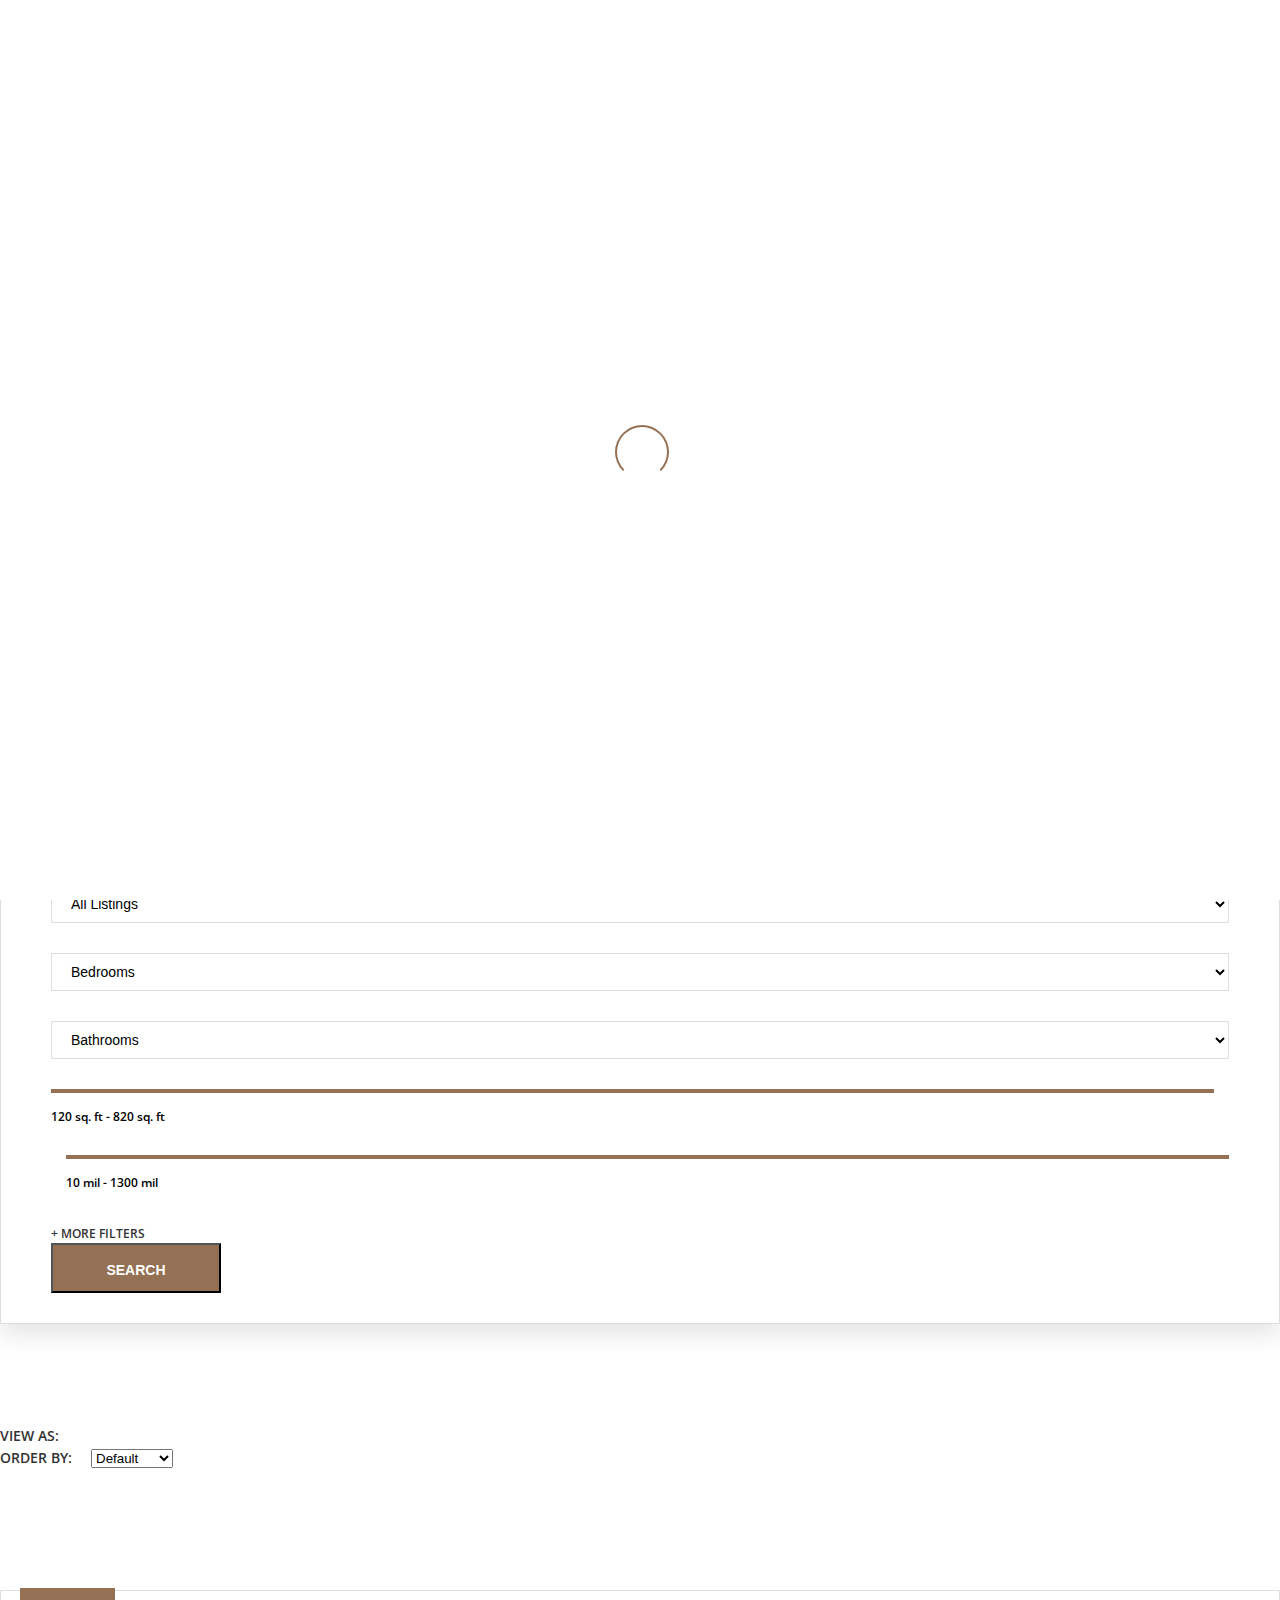
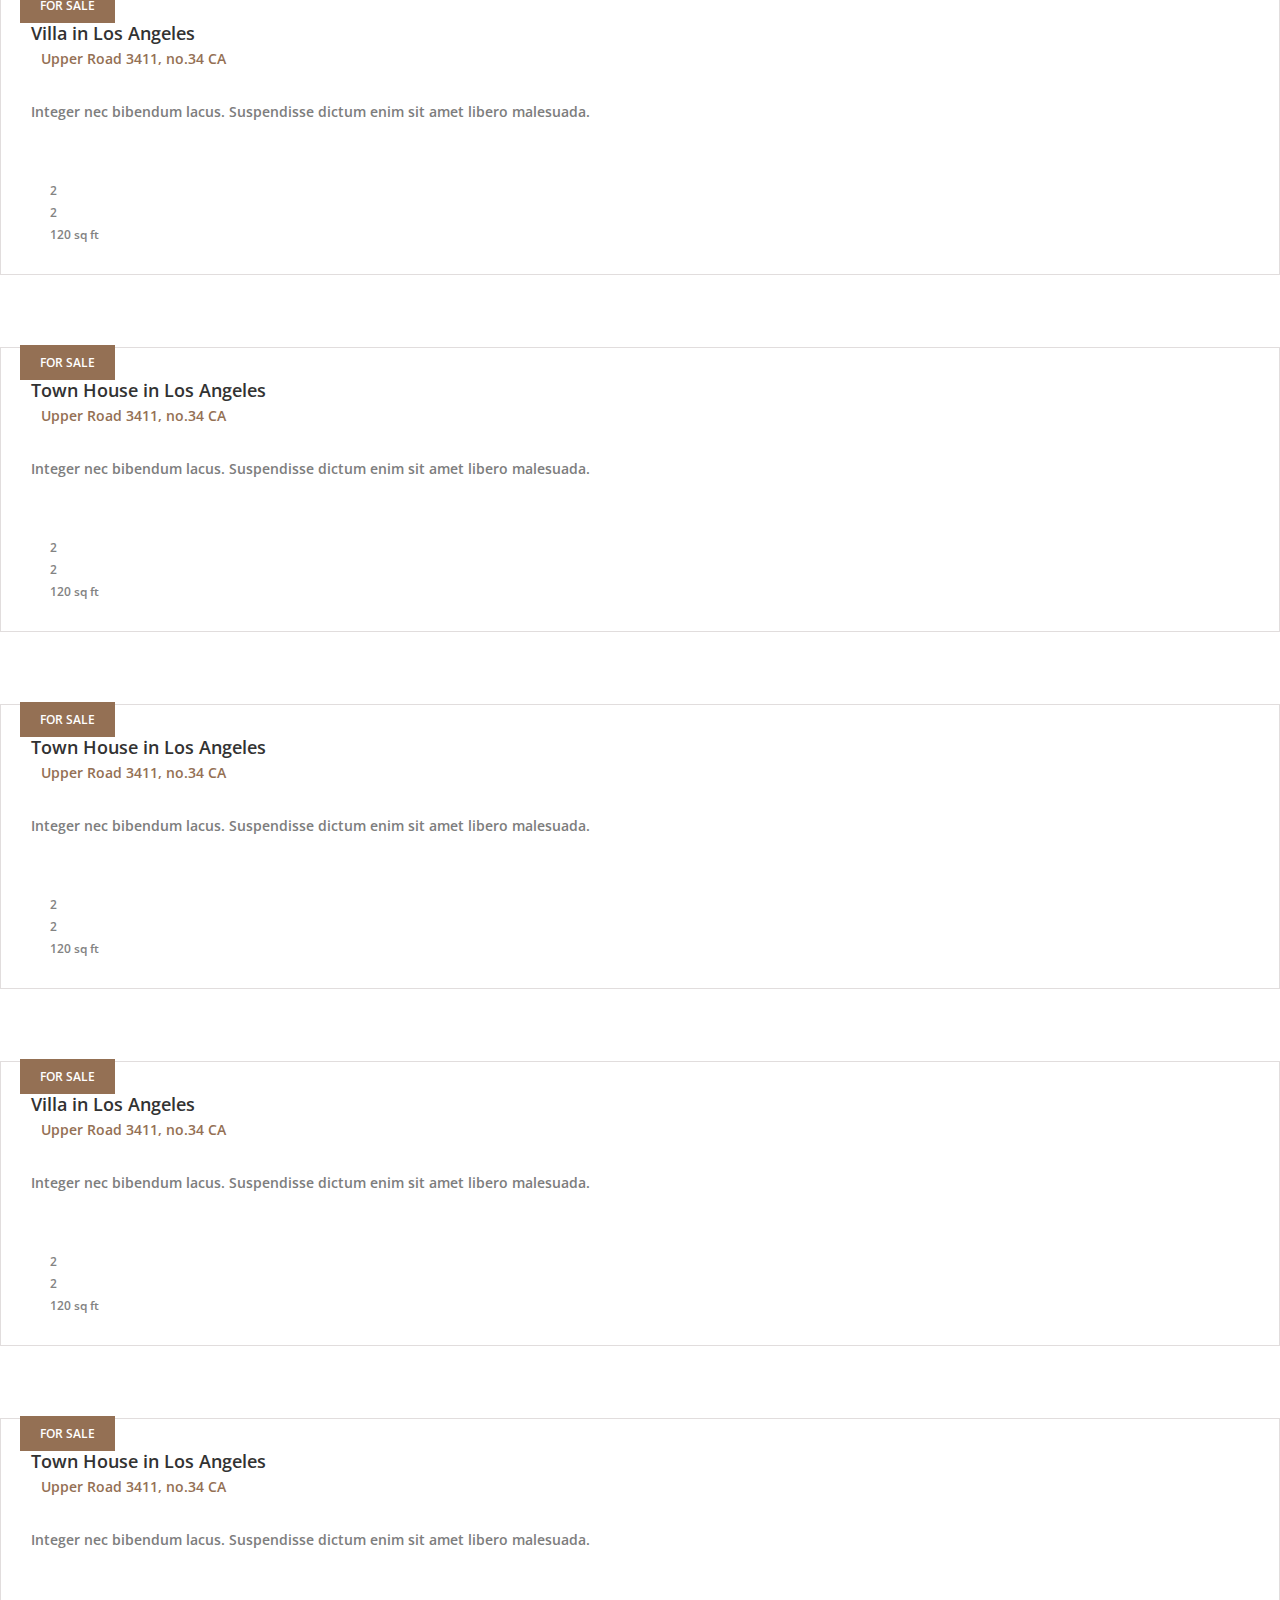
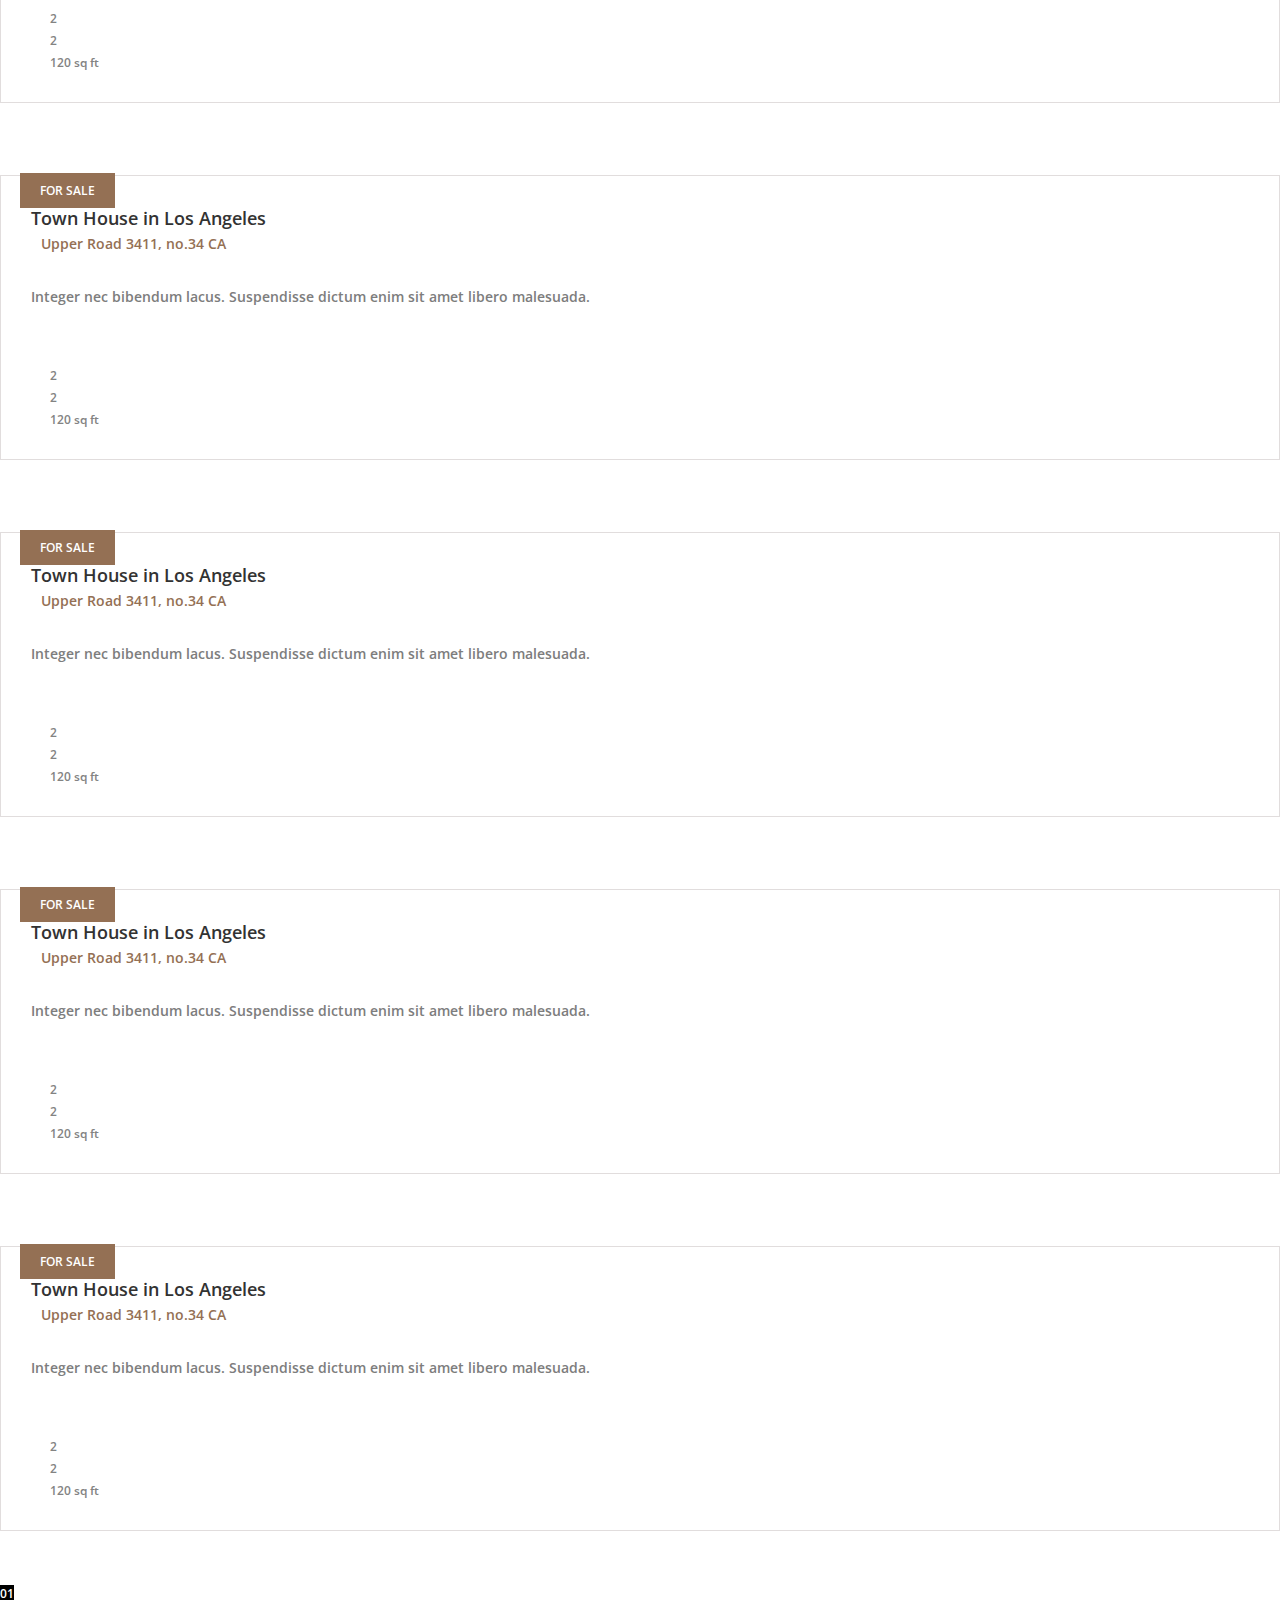
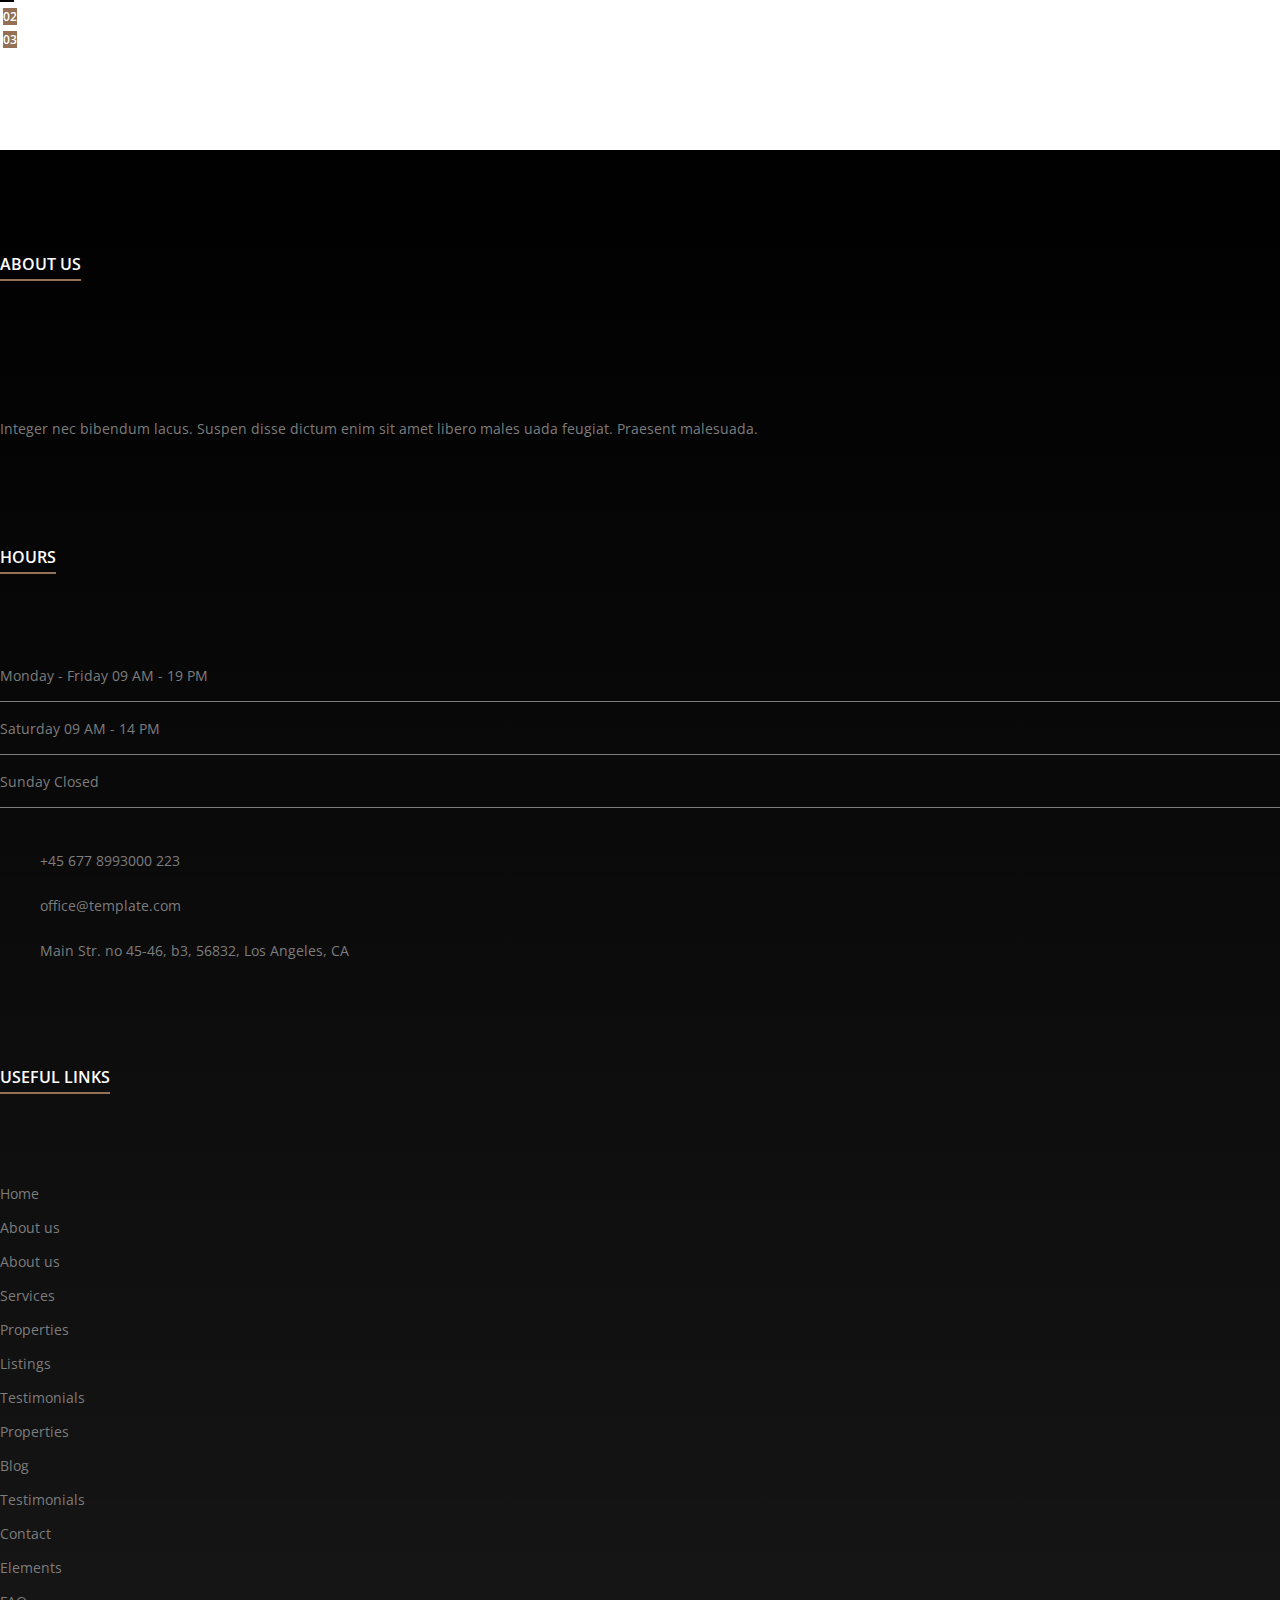
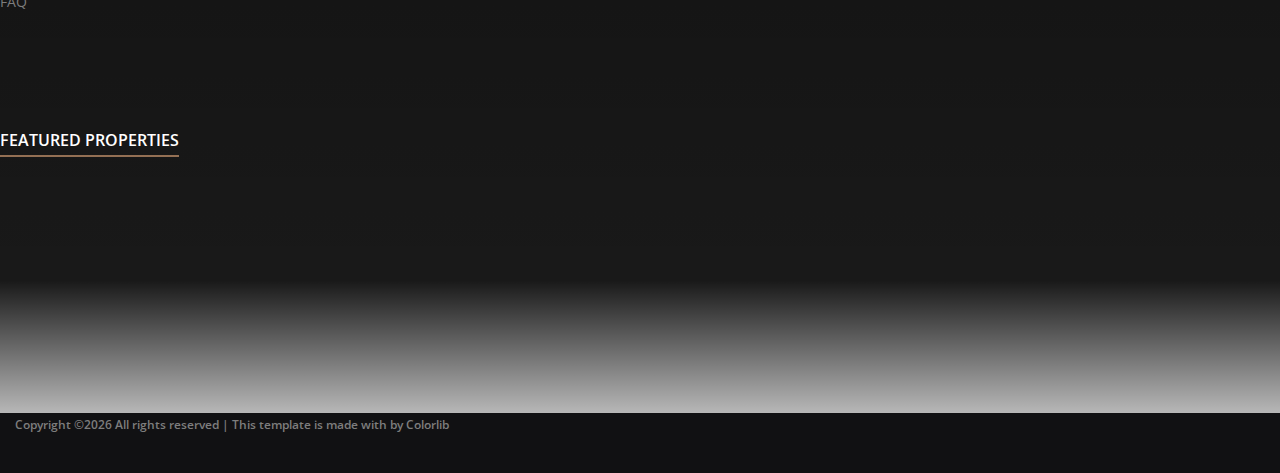
==== index.html @ a80377c2 "Index" ====
<!DOCTYPE html>
<html lang="en">

<head>
    <meta charset="UTF-8">
    <meta name="description" content="">
    <meta http-equiv="X-UA-Compatible" content="IE=edge">
    <meta name="viewport" content="width=device-width, initial-scale=1, shrink-to-fit=no">
    <!-- The above 4 meta tags *must* come first in the head; any other head content must come *after* these tags -->

    <!-- Title  -->
    <title>South - Real Estate Agency Template | Listings</title>

    <!-- Favicon  -->
    <link rel="icon" href="img/core-img/favicon.ico">

    <!-- Style CSS -->
    <link rel="stylesheet" href="style.css">

</head>

<body>
    <!-- Preloader -->
    <div id="preloader">
        <div class="south-load"></div>
    </div>

    <!-- ##### Header Area Start ##### -->
    <header class="header-area">

        <!-- Top Header Area -->
        <div class="top-header-area">
            <div class="h-100 d-md-flex justify-content-between align-items-center">
                <div class="email-address">
                    <a href="mailto:contact@southtemplate.com">contact@southtemplate.com</a>
                </div>
                <div class="phone-number d-flex">
                    <div class="icon">
                        <img src="img/icons/phone-call.png" alt="">
                    </div>
                    <div class="number">
                        <a href="tel:+45 677 8993000 223">+45 677 8993000 223</a>
                    </div>
                </div>
            </div>
        </div>

        <!-- Main Header Area -->
        <div class="main-header-area" id="stickyHeader">
            <div class="classy-nav-container breakpoint-off">
                <!-- Classy Menu -->
                <nav class="classy-navbar justify-content-between" id="southNav">

                    <!-- Logo -->
                    <a class="nav-brand" href="index.html"><img src="img/core-img/logo.png" alt=""></a>

                    <!-- Navbar Toggler -->
                    <div class="classy-navbar-toggler">
                        <span class="navbarToggler"><span></span><span></span><span></span></span>
                    </div>

                    <!-- Menu -->
                    <div class="classy-menu">

                        <!-- close btn -->
                        <div class="classycloseIcon">
                            <div class="cross-wrap"><span class="top"></span><span class="bottom"></span></div>
                        </div>

                        <!-- Nav Start -->
                        <div class="classynav">
                            <ul>
                                <li><a href="index.html">Home</a></li>
                                <li><a href="add-property.html">Add Property</a></li>
                                <li><a href="contact.html">Contact</a></li>
                                <li><a href="about-us.html">About Us</a></li>
                            </ul>

                            <!-- Search Form -->
                            <div class="south-search-form">
                                <form action="#" method="post">
                                    <input type="search" name="search" id="search" placeholder="Search Anything ...">
                                    <button type="submit"><i class="fa fa-search" aria-hidden="true"></i></button>
                                </form>
                            </div>

                            <!-- Search Button -->
                            <a href="#" class="searchbtn"><i class="fa" aria-hidden="true"></i></a>
                        </div>
                        <!-- Nav End -->
                    </div>
                </nav>
            </div>
        </div>
    </header>
    <!-- ##### Header Area End ##### -->

    <!-- ##### Breadcumb Area Start ##### -->
    <section class="breadcumb-area bg-img" style="background-image: url(img/bg-img/hero1.jpg);">
        <div class="container h-100">
            <div class="row h-100 align-items-center">
                <div class="col-12">
                    <div class="breadcumb-content">
                        <h3 class="breadcumb-title">Listings</h3>
                    </div>
                </div>
            </div>
        </div>
    </section>
    <!-- ##### Breadcumb Area End ##### -->

    <!-- ##### Advance Search Area Start ##### -->
    <div class="south-search-area">
        <div class="container">
            <div class="row">
                <div class="col-12">
                    <div class="advanced-search-form">
                        <!-- Search Title -->
                        <div class="search-title">
                            <p>Search for your home</p>
                        </div>
                        <!-- Search Form -->
                        <form action="#" method="post" id="advanceSearch">
                            <div class="row">

                                <div class="col-12 col-md-4 col-lg-3">
                                    <div class="form-group">
                                        <input type="input" class="form-control" name="input" placeholder="Keyword">
                                    </div>
                                </div>

                                <div class="col-12 col-md-4 col-lg-3">
                                    <div class="form-group">
                                        <select class="form-control" id="cities">
                                            <option>All Cities</option>
                                            <option>Riga</option>
                                            <option>Melbourne</option>
                                            <option>Vienna</option>
                                            <option>Vancouver</option>
                                            <option>Toronto</option>
                                            <option>Calgary</option>
                                            <option>Adelaide</option>
                                            <option>Perth</option>
                                            <option>Auckland</option>
                                            <option>Helsinki</option>
                                        </select>
                                    </div>
                                </div>

                                <div class="col-12 col-md-4 col-lg-3">
                                    <div class="form-group">
                                        <select class="form-control" id="catagories">
                                            <option>All Catagories</option>
                                            <option>Apartment</option>
                                            <option>Bar</option>
                                            <option>Farm</option>
                                            <option>House</option>
                                            <option>Store</option>
                                        </select>
                                    </div>
                                </div>

                                <div class="col-12 col-md-4 col-lg-3">
                                    <div class="form-group">
                                        <select class="form-control" id="offers">
                                            <option>All Offers</option>
                                            <option>100% OFF</option>
                                            <option>75% OFF</option>
                                            <option>50% OFF</option>
                                            <option>25% OFF</option>
                                            <option>10% OFF</option>
                                        </select>
                                    </div>
                                </div>

                                <div class="col-12 col-md-4 col-xl-3">
                                    <div class="form-group">
                                        <select class="form-control" id="listings">
                                            <option>All Listings</option>
                                            <option>Listings 1</option>
                                            <option>Listings 2</option>
                                            <option>Listings 3</option>
                                            <option>Listings 4</option>
                                            <option>Listings 5</option>
                                        </select>
                                    </div>
                                </div>

                                <div class="col-12 col-md-4 col-xl-2">
                                    <div class="form-group">
                                        <select class="form-control" id="bedrooms">
                                            <option>Bedrooms</option>
                                            <option>1</option>
                                            <option>2</option>
                                            <option>3</option>
                                            <option>4</option>
                                            <option>5+</option>
                                        </select>
                                    </div>
                                </div>

                                <div class="col-12 col-md-4 col-xl-2">
                                    <div class="form-group">
                                        <select class="form-control" id="bathrooms">
                                            <option>Bathrooms</option>
                                            <option>1</option>
                                            <option>2</option>
                                            <option>3</option>
                                            <option>4</option>
                                            <option>5+</option>
                                        </select>
                                    </div>
                                </div>

                                <div class="col-12 col-md-8 col-lg-12 col-xl-5 d-flex">
                                    <!-- Space Range -->
                                    <div class="slider-range">
                                        <div data-min="120" data-max="820" data-unit=" sq. ft" class="slider-range-price ui-slider ui-slider-horizontal ui-widget ui-widget-content ui-corner-all" data-value-min="120" data-value-max="820">
                                            <div class="ui-slider-range ui-widget-header ui-corner-all"></div>
                                            <span class="ui-slider-handle ui-state-default ui-corner-all" tabindex="0"></span>
                                            <span class="ui-slider-handle ui-state-default ui-corner-all" tabindex="0"></span>
                                        </div>
                                        <div class="range">120 sq. ft - 820 sq. ft</div>
                                    </div>

                                    <!-- Distance Range -->
                                    <div class="slider-range">
                                        <div data-min="10" data-max="1300" data-unit=" mil" class="slider-range-price ui-slider ui-slider-horizontal ui-widget ui-widget-content ui-corner-all" data-value-min="10" data-value-max="1300">
                                            <div class="ui-slider-range ui-widget-header ui-corner-all"></div>
                                            <span class="ui-slider-handle ui-state-default ui-corner-all" tabindex="0"></span>
                                            <span class="ui-slider-handle ui-state-default ui-corner-all" tabindex="0"></span>
                                        </div>
                                        <div class="range">10 mil - 1300 mil</div>
                                    </div>
                                </div>

                                <div class="col-12 search-form-second-steps">
                                    <div class="row">

                                        <div class="col-12 col-md-4 col-lg-3">
                                            <div class="form-group">
                                                <select class="form-control" id="types">
                                                    <option>All Types</option>
                                                    <option>Apartment <span>(30)</span></option>
                                                    <option>Land <span>(69)</span></option>
                                                    <option>Villas <span>(103)</span></option>
                                                </select>
                                            </div>
                                        </div>

                                        <div class="col-12 col-md-4 col-lg-3">
                                            <div class="form-group">
                                                <select class="form-control" id="catagories2">
                                                    <option>All Catagories</option>
                                                    <option>Apartment</option>
                                                    <option>Bar</option>
                                                    <option>Farm</option>
                                                    <option>House</option>
                                                    <option>Store</option>
                                                </select>
                                            </div>
                                        </div>

                                        <div class="col-12 col-md-4 col-lg-3">
                                            <div class="form-group">
                                                <select class="form-control" id="Actions">
                                                    <option>All Actions</option>
                                                    <option>Sales</option>
                                                    <option>Booking</option>
                                                </select>
                                            </div>
                                        </div>

                                        <div class="col-12 col-md-4 col-lg-3">
                                            <div class="form-group">
                                                <select class="form-control" id="city2">
                                                    <option>All City</option>
                                                    <option>City 1</option>
                                                    <option>City 2</option>
                                                    <option>City 3</option>
                                                </select>
                                            </div>
                                        </div>

                                        <div class="col-12 col-md-4">
                                            <div class="form-group">
                                                <select class="form-control" id="Actions3">
                                                    <option>All Actions</option>
                                                    <option>Sales</option>
                                                    <option>Booking</option>
                                                </select>
                                            </div>
                                        </div>

                                        <div class="col-12 col-md-4">
                                            <div class="form-group">
                                                <select class="form-control" id="city3">
                                                    <option>All City</option>
                                                    <option>City 1</option>
                                                    <option>City 2</option>
                                                    <option>City 3</option>
                                                </select>
                                            </div>
                                        </div>

                                        <div class="col-12 col-md-4">
                                            <div class="form-group">
                                                <select class="form-control" id="city5">
                                                    <option>All City</option>
                                                    <option>City 1</option>
                                                    <option>City 2</option>
                                                    <option>City 3</option>
                                                </select>
                                            </div>
                                        </div>
                                    </div>
                                </div>

                                <div class="col-12 d-flex justify-content-between align-items-end">
                                    <!-- More Filter -->
                                    <div class="more-filter">
                                        <a href="#" id="moreFilter">+ More filters</a>
                                    </div>
                                    <!-- Submit -->
                                    <div class="form-group mb-0">
                                        <button type="submit" class="btn south-btn">Search</button>
                                    </div>
                                </div>
                            </div>
                        </form>
                    </div>
                </div>
            </div>
        </div>
    </div>
    <!-- ##### Advance Search Area End ##### -->

    <!-- ##### Listing Content Wrapper Area Start ##### -->
    <section class="listings-content-wrapper section-padding-100">
        <div class="container">
            <div class="row">
                <div class="col-12">
                    <div class="listings-top-meta d-flex justify-content-between mb-100">
                        <div class="view-area d-flex align-items-center">
                            <span>View as:</span>
                            <div class="grid_view ml-15"><a href="#" class="active"><i class="fa fa-th" aria-hidden="true"></i></a></div>
                            <div class="list_view ml-15"><a href="#"><i class="fa fa-th-list" aria-hidden="true"></i></a></div>
                        </div>
                        <div class="order-by-area d-flex align-items-center">
                            <span class="mr-15">Order by:</span>
                            <select>
                              <option selected>Default</option>
                              <option value="1">Newest</option>
                              <option value="2">Sales</option>
                              <option value="3">Ratings</option>
                              <option value="3">Popularity</option>
                            </select>
                        </div>
                    </div>
                </div>
            </div>

            <div class="row">

                <!-- Single Featured Property -->
                <div class="col-12 col-md-6 col-xl-4">
                    <div class="single-featured-property mb-50">
                        <!-- Property Thumbnail -->
                        <div class="property-thumb">
                            <img src="img/bg-img/feature1.jpg" alt="">

                            <div class="tag">
                                <span>For Sale</span>
                            </div>
                            <div class="list-price">
                                <p>$945 679</p>
                            </div>
                        </div>
                        <!-- Property Content -->
                        <div class="property-content">
                            <h5>Villa in Los Angeles</h5>
                            <p class="location"><img src="img/icons/location.png" alt="">Upper Road 3411, no.34 CA</p>
                            <p>Integer nec bibendum lacus. Suspendisse dictum enim sit amet libero malesuada.</p>
                            <div class="property-meta-data d-flex align-items-end justify-content-between">
                                <div class="new-tag">
                                    <img src="img/icons/new.png" alt="">
                                </div>
                                <div class="bathroom">
                                    <img src="img/icons/bathtub.png" alt="">
                                    <span>2</span>
                                </div>
                                <div class="garage">
                                    <img src="img/icons/garage.png" alt="">
                                    <span>2</span>
                                </div>
                                <div class="space">
                                    <img src="img/icons/space.png" alt="">
                                    <span>120 sq ft</span>
                                </div>
                            </div>
                        </div>
                    </div>
                </div>

                <!-- Single Featured Property -->
                <div class="col-12 col-md-6 col-xl-4">
                    <div class="single-featured-property mb-50">
                        <!-- Property Thumbnail -->
                        <div class="property-thumb">
                            <img src="img/bg-img/feature2.jpg" alt="">

                            <div class="tag">
                                <span>For Sale</span>
                            </div>
                            <div class="list-price">
                                <p>$945 679</p>
                            </div>
                        </div>
                        <!-- Property Content -->
                        <div class="property-content">
                            <h5>Town House in Los Angeles</h5>
                            <p class="location"><img src="img/icons/location.png" alt="">Upper Road 3411, no.34 CA</p>
                            <p>Integer nec bibendum lacus. Suspendisse dictum enim sit amet libero malesuada.</p>
                            <div class="property-meta-data d-flex align-items-end justify-content-between">
                                <div class="new-tag">
                                    <img src="img/icons/new.png" alt="">
                                </div>
                                <div class="bathroom">
                                    <img src="img/icons/bathtub.png" alt="">
                                    <span>2</span>
                                </div>
                                <div class="garage">
                                    <img src="img/icons/garage.png" alt="">
                                    <span>2</span>
                                </div>
                                <div class="space">
                                    <img src="img/icons/space.png" alt="">
                                    <span>120 sq ft</span>
                                </div>
                            </div>
                        </div>
                    </div>
                </div>

                <!-- Single Featured Property -->
                <div class="col-12 col-md-6 col-xl-4">
                    <div class="single-featured-property mb-50">
                        <!-- Property Thumbnail -->
                        <div class="property-thumb">
                            <img src="img/bg-img/feature3.jpg" alt="">

                            <div class="tag">
                                <span>For Sale</span>
                            </div>
                            <div class="list-price">
                                <p>$945 679</p>
                            </div>
                        </div>
                        <!-- Property Content -->
                        <div class="property-content">
                            <h5>Town House in Los Angeles</h5>
                            <p class="location"><img src="img/icons/location.png" alt="">Upper Road 3411, no.34 CA</p>
                            <p>Integer nec bibendum lacus. Suspendisse dictum enim sit amet libero malesuada.</p>
                            <div class="property-meta-data d-flex align-items-end justify-content-between">
                                <div class="new-tag">
                                    <img src="img/icons/new.png" alt="">
                                </div>
                                <div class="bathroom">
                                    <img src="img/icons/bathtub.png" alt="">
                                    <span>2</span>
                                </div>
                                <div class="garage">
                                    <img src="img/icons/garage.png" alt="">
                                    <span>2</span>
                                </div>
                                <div class="space">
                                    <img src="img/icons/space.png" alt="">
                                    <span>120 sq ft</span>
                                </div>
                            </div>
                        </div>
                    </div>
                </div>

                <!-- Single Featured Property -->
                <div class="col-12 col-md-6 col-xl-4">
                    <div class="single-featured-property mb-50">
                        <!-- Property Thumbnail -->
                        <div class="property-thumb">
                            <img src="img/bg-img/feature4.jpg" alt="">

                            <div class="tag">
                                <span>For Sale</span>
                            </div>
                            <div class="list-price">
                                <p>$945 679</p>
                            </div>
                        </div>
                        <!-- Property Content -->
                        <div class="property-content">
                            <h5>Villa in Los Angeles</h5>
                            <p class="location"><img src="img/icons/location.png" alt="">Upper Road 3411, no.34 CA</p>
                            <p>Integer nec bibendum lacus. Suspendisse dictum enim sit amet libero malesuada.</p>
                            <div class="property-meta-data d-flex align-items-end justify-content-between">
                                <div class="new-tag">
                                    <img src="img/icons/new.png" alt="">
                                </div>
                                <div class="bathroom">
                                    <img src="img/icons/bathtub.png" alt="">
                                    <span>2</span>
                                </div>
                                <div class="garage">
                                    <img src="img/icons/garage.png" alt="">
                                    <span>2</span>
                                </div>
                                <div class="space">
                                    <img src="img/icons/space.png" alt="">
                                    <span>120 sq ft</span>
                                </div>
                            </div>
                        </div>
                    </div>
                </div>

                <!-- Single Featured Property -->
                <div class="col-12 col-md-6 col-xl-4">
                    <div class="single-featured-property mb-50">
                        <!-- Property Thumbnail -->
                        <div class="property-thumb">
                            <img src="img/bg-img/feature5.jpg" alt="">

                            <div class="tag">
                                <span>For Sale</span>
                            </div>
                            <div class="list-price">
                                <p>$945 679</p>
                            </div>
                        </div>
                        <!-- Property Content -->
                        <div class="property-content">
                            <h5>Town House in Los Angeles</h5>
                            <p class="location"><img src="img/icons/location.png" alt="">Upper Road 3411, no.34 CA</p>
                            <p>Integer nec bibendum lacus. Suspendisse dictum enim sit amet libero malesuada.</p>
                            <div class="property-meta-data d-flex align-items-end justify-content-between">
                                <div class="new-tag">
                                    <img src="img/icons/new.png" alt="">
                                </div>
                                <div class="bathroom">
                                    <img src="img/icons/bathtub.png" alt="">
                                    <span>2</span>
                                </div>
                                <div class="garage">
                                    <img src="img/icons/garage.png" alt="">
                                    <span>2</span>
                                </div>
                                <div class="space">
                                    <img src="img/icons/space.png" alt="">
                                    <span>120 sq ft</span>
                                </div>
                            </div>
                        </div>
                    </div>
                </div>

                <!-- Single Featured Property -->
                <div class="col-12 col-md-6 col-xl-4">
                    <div class="single-featured-property mb-50">
                        <!-- Property Thumbnail -->
                        <div class="property-thumb">
                            <img src="img/bg-img/feature6.jpg" alt="">

                            <div class="tag">
                                <span>For Sale</span>
                            </div>
                            <div class="list-price">
                                <p>$945 679</p>
                            </div>
                        </div>
                        <!-- Property Content -->
                        <div class="property-content">
                            <h5>Town House in Los Angeles</h5>
                            <p class="location"><img src="img/icons/location.png" alt="">Upper Road 3411, no.34 CA</p>
                            <p>Integer nec bibendum lacus. Suspendisse dictum enim sit amet libero malesuada.</p>
                            <div class="property-meta-data d-flex align-items-end justify-content-between">
                                <div class="new-tag">
                                    <img src="img/icons/new.png" alt="">
                                </div>
                                <div class="bathroom">
                                    <img src="img/icons/bathtub.png" alt="">
                                    <span>2</span>
                                </div>
                                <div class="garage">
                                    <img src="img/icons/garage.png" alt="">
                                    <span>2</span>
                                </div>
                                <div class="space">
                                    <img src="img/icons/space.png" alt="">
                                    <span>120 sq ft</span>
                                </div>
                            </div>
                        </div>
                    </div>
                </div>

                <!-- Single Featured Property -->
                <div class="col-12 col-md-6 col-xl-4">
                    <div class="single-featured-property mb-50">
                        <!-- Property Thumbnail -->
                        <div class="property-thumb">
                            <img src="img/bg-img/feature7.jpg" alt="">

                            <div class="tag">
                                <span>For Sale</span>
                            </div>
                            <div class="list-price">
                                <p>$945 679</p>
                            </div>
                        </div>
                        <!-- Property Content -->
                        <div class="property-content">
                            <h5>Town House in Los Angeles</h5>
                            <p class="location"><img src="img/icons/location.png" alt="">Upper Road 3411, no.34 CA</p>
                            <p>Integer nec bibendum lacus. Suspendisse dictum enim sit amet libero malesuada.</p>
                            <div class="property-meta-data d-flex align-items-end justify-content-between">
                                <div class="new-tag">
                                    <img src="img/icons/new.png" alt="">
                                </div>
                                <div class="bathroom">
                                    <img src="img/icons/bathtub.png" alt="">
                                    <span>2</span>
                                </div>
                                <div class="garage">
                                    <img src="img/icons/garage.png" alt="">
                                    <span>2</span>
                                </div>
                                <div class="space">
                                    <img src="img/icons/space.png" alt="">
                                    <span>120 sq ft</span>
                                </div>
                            </div>
                        </div>
                    </div>
                </div>

                <!-- Single Featured Property -->
                <div class="col-12 col-md-6 col-xl-4">
                    <div class="single-featured-property mb-50">
                        <!-- Property Thumbnail -->
                        <div class="property-thumb">
                            <img src="img/bg-img/feature8.jpg" alt="">

                            <div class="tag">
                                <span>For Sale</span>
                            </div>
                            <div class="list-price">
                                <p>$945 679</p>
                            </div>
                        </div>
                        <!-- Property Content -->
                        <div class="property-content">
                            <h5>Town House in Los Angeles</h5>
                            <p class="location"><img src="img/icons/location.png" alt="">Upper Road 3411, no.34 CA</p>
                            <p>Integer nec bibendum lacus. Suspendisse dictum enim sit amet libero malesuada.</p>
                            <div class="property-meta-data d-flex align-items-end justify-content-between">
                                <div class="new-tag">
                                    <img src="img/icons/new.png" alt="">
                                </div>
                                <div class="bathroom">
                                    <img src="img/icons/bathtub.png" alt="">
                                    <span>2</span>
                                </div>
                                <div class="garage">
                                    <img src="img/icons/garage.png" alt="">
                                    <span>2</span>
                                </div>
                                <div class="space">
                                    <img src="img/icons/space.png" alt="">
                                    <span>120 sq ft</span>
                                </div>
                            </div>
                        </div>
                    </div>
                </div>

                <!-- Single Featured Property -->
                <div class="col-12 col-md-6 col-xl-4">
                    <div class="single-featured-property mb-50">
                        <!-- Property Thumbnail -->
                        <div class="property-thumb">
                            <img src="img/bg-img/feature9.jpg" alt="">

                            <div class="tag">
                                <span>For Sale</span>
                            </div>
                            <div class="list-price">
                                <p>$945 679</p>
                            </div>
                        </div>
                        <!-- Property Content -->
                        <div class="property-content">
                            <h5>Town House in Los Angeles</h5>
                            <p class="location"><img src="img/icons/location.png" alt="">Upper Road 3411, no.34 CA</p>
                            <p>Integer nec bibendum lacus. Suspendisse dictum enim sit amet libero malesuada.</p>
                            <div class="property-meta-data d-flex align-items-end justify-content-between">
                                <div class="new-tag">
                                    <img src="img/icons/new.png" alt="">
                                </div>
                                <div class="bathroom">
                                    <img src="img/icons/bathtub.png" alt="">
                                    <span>2</span>
                                </div>
                                <div class="garage">
                                    <img src="img/icons/garage.png" alt="">
                                    <span>2</span>
                                </div>
                                <div class="space">
                                    <img src="img/icons/space.png" alt="">
                                    <span>120 sq ft</span>
                                </div>
                            </div>
                        </div>
                    </div>
                </div>
            </div>

            <div class="row">
                <div class="col-12">
                    <div class="south-pagination d-flex justify-content-end">
                        <nav aria-label="Page navigation">
                            <ul class="pagination">
                                <li class="page-item"><a class="page-link active" href="#">01</a></li>
                                <li class="page-item"><a class="page-link" href="#">02</a></li>
                                <li class="page-item"><a class="page-link" href="#">03</a></li>
                            </ul>
                        </nav>
                    </div>
                </div>
            </div>
        </div>
    </section>
    <!-- ##### Listing Content Wrapper Area End ##### -->

    <!-- ##### Footer Area Start ##### -->
    <footer class="footer-area section-padding-100-0 bg-img gradient-background-overlay" style="background-image: url(img/bg-img/cta.jpg);">
        <!-- Main Footer Area -->
        <div class="main-footer-area">
            <div class="container">
                <div class="row">

                    <!-- Single Footer Widget -->
                    <div class="col-12 col-sm-6 col-xl-3">
                        <div class="footer-widget-area mb-100">
                            <!-- Widget Title -->
                            <div class="widget-title">
                                <h6>About Us</h6>
                            </div>

                            <img src="img/bg-img/footer.jpg" alt="">
                            <div class="footer-logo my-4">
                                <img src="img/core-img/logo.png" alt="">
                            </div>
                            <p>Integer nec bibendum lacus. Suspen disse dictum enim sit amet libero males uada feugiat. Praesent malesuada.</p>
                        </div>
                    </div>

                    <!-- Single Footer Widget -->
                    <div class="col-12 col-sm-6 col-xl-3">
                        <div class="footer-widget-area mb-100">
                            <!-- Widget Title -->
                            <div class="widget-title">
                                <h6>Hours</h6>
                            </div>
                            <!-- Office Hours -->
                            <div class="weekly-office-hours">
                                <ul>
                                    <li class="d-flex align-items-center justify-content-between"><span>Monday - Friday</span> <span>09 AM - 19 PM</span></li>
                                    <li class="d-flex align-items-center justify-content-between"><span>Saturday</span> <span>09 AM - 14 PM</span></li>
                                    <li class="d-flex align-items-center justify-content-between"><span>Sunday</span> <span>Closed</span></li>
                                </ul>
                            </div>
                            <!-- Address -->
                            <div class="address">
                                <h6><img src="img/icons/phone-call.png" alt=""> +45 677 8993000 223</h6>
                                <h6><img src="img/icons/envelope.png" alt=""> office@template.com</h6>
                                <h6><img src="img/icons/location.png" alt=""> Main Str. no 45-46, b3, 56832, Los Angeles, CA</h6>
                            </div>
                        </div>
                    </div>

                    <!-- Single Footer Widget -->
                    <div class="col-12 col-sm-6 col-xl-3">
                        <div class="footer-widget-area mb-100">
                            <!-- Widget Title -->
                            <div class="widget-title">
                                <h6>Useful Links</h6>
                            </div>
                            <!-- Nav -->
                            <ul class="useful-links-nav d-flex align-items-center">
                                <li><a href="#">Home</a></li>
                                <li><a href="#">About us</a></li>
                                <li><a href="#">About us</a></li>
                                <li><a href="#">Services</a></li>
                                <li><a href="#">Properties</a></li>
                                <li><a href="#">Listings</a></li>
                                <li><a href="#">Testimonials</a></li>
                                <li><a href="#">Properties</a></li>
                                <li><a href="#">Blog</a></li>
                                <li><a href="#">Testimonials</a></li>
                                <li><a href="#">Contact</a></li>
                                <li><a href="#">Elements</a></li>
                                <li><a href="#">FAQ</a></li>
                            </ul>
                        </div>
                    </div>

                    <!-- Single Footer Widget -->
                    <div class="col-12 col-sm-6 col-xl-3">
                        <div class="footer-widget-area mb-100">
                            <!-- Widget Title -->
                            <div class="widget-title">
                                <h6>Featured Properties</h6>
                            </div>
                            <!-- Featured Properties Slides -->
                            <div class="featured-properties-slides owl-carousel">
                                <!-- Single Slide -->
                                <div class="single-featured-properties-slide">
                                    <a href="#"><img src="img/bg-img/fea-product.jpg" alt=""></a>
                                </div>
                                <!-- Single Slide -->
                                <div class="single-featured-properties-slide">
                                    <a href="#"><img src="img/bg-img/fea-product.jpg" alt=""></a>
                                </div>
                                <!-- Single Slide -->
                                <div class="single-featured-properties-slide">
                                    <a href="#"><img src="img/bg-img/fea-product.jpg" alt=""></a>
                                </div>
                            </div>
                        </div>
                    </div>

                </div>
            </div>
        </div>

        <!-- Copywrite Text -->
        <div class="copywrite-text d-flex align-items-center justify-content-center">
            <p><!-- Link back to Colorlib can't be removed. Template is licensed under CC BY 3.0. -->
Copyright &copy;<script>document.write(new Date().getFullYear());</script> All rights reserved | This template is made with <i class="fa fa-heart-o" aria-hidden="true"></i> by <a href="https://colorlib.com" target="_blank">Colorlib</a>
<!-- Link back to Colorlib can't be removed. Template is licensed under CC BY 3.0. -->
        </div>
    </footer>
    <!-- ##### Footer Area End ##### -->

    <!-- jQuery (Necessary for All JavaScript Plugins) -->
    <script src="js/jquery/jquery-2.2.4.min.js"></script>
    <!-- Popper js -->
    <script src="js/popper.min.js"></script>
    <!-- Bootstrap js -->
    <script src="js/bootstrap.min.js"></script>
    <!-- Plugins js -->
    <script src="js/plugins.js"></script>
    <script src="js/classy-nav.min.js"></script>
    <script src="js/jquery-ui.min.js"></script>
    <!-- Active js -->
    <script src="js/active.js"></script>

</body>

</html>
---- style.css ----
/* [ -- Master Stylesheet -- ] */
/* ##################################################

:: Template Name: South - Real Estate Agency Template
:: Author: Colorlib
:: Author URL: https://colorlib.com
:: Version: 1.0
:: Created: 15 April 2018
:: Last Updated: 25 April 2018

################################################## */
/* ##### Index of Stylesheet #####

:: 1.0 Import Fonts 
:: 2.0 Import All CSS
:: 3.0 Base CSS
:: 4.0 Preloader Area CSS
:: 5.0 Scroll Up Area CSS
:: 6.0 Section Heading Area CSS
:: 7.0 South Button CSS
:: 8.0 Header Area CSS
:: 9.0 Welcome Area CSS
:: 10.0 Advanced Search Area
:: 11.0 Single Property Area CSS
:: 12.0 Testimonials Area CSS
:: 13.0 Editor Area CSS
:: 14.0 Call to Action CSS
:: 15.0 Footer Area CSS
:: 16.0 Breadcumb Area CSS
:: 17.0 About Us Area CSS
:: 18.0 Team Member Area CSS
:: 19.0 Listings Area CSS
:: 20.0 Blog Area CSS 
:: 21.0 Contact Area CSS
:: 22.0 Shortcode Area CSS

##### Index of Stylesheet ##### /*

/* :: 1.0 Import Fonts */
@import url("https://fonts.googleapis.com/css?family=Open+Sans:300,400,600,700");
/* :: 2.0 Import All CSS */
@import url(css/bootstrap.min.css);
@import url(css/animate.css);
@import url(css/owl.carousel.css);
@import url(css/classy-nav.min.css);
@import url(css/magnific-popup.css);
@import url(css/font-awesome.min.css);
@import url(css/themify-icons.css);
@import url(css/nice-select.css);
@import url(css/jquery-ui.min.css);
/* :: 3.0 Base CSS */
* {
  margin: 0;
  padding: 0; }

body {
  font-family: "Open Sans", sans-serif; }

h1,
h2,
h3,
h4,
h5,
h6 {
  color: #323232;
  font-weight: 600; }

p {
  color: #7d7d7d;
  font-size: 14px;
  line-height: 2;
  font-weight: 600; }

a {
  -webkit-transition-duration: 500ms;
  transition-duration: 500ms;
  text-decoration: none;
  outline: none;
  font-size: 14px;
  font-weight: 600; }
  a:hover, a:focus {
    -webkit-transition-duration: 500ms;
    transition-duration: 500ms;
    text-decoration: none;
    outline: none;
    font-size: 14px;
    font-weight: 600; }

ul,
ol {
  margin: 0; }
  ul li,
  ol li {
    list-style: none; }

img {
  height: auto;
  max-width: 100%; }

.mt-15 {
  margin-top: 15px; }

.mt-30 {
  margin-top: 30px; }

.mt-50 {
  margin-top: 50px; }

.mt-70 {
  margin-top: 70px; }

.mt-100 {
  margin-top: 100px; }

.mb-15 {
  margin-bottom: 15px; }

.mb-30 {
  margin-bottom: 30px; }

.mb-50 {
  margin-bottom: 50px; }

.ml-15 {
  margin-left: 15px; }

.ml-30 {
  margin-left: 30px; }

.mr-15 {
  margin-right: 15px; }

.mr-30 {
  margin-right: 30px; }

.mb-70 {
  margin-bottom: 70px; }

.mb-100 {
  margin-bottom: 100px; }

.bg-img {
  background-position: center center;
  background-size: cover;
  background-repeat: no-repeat; }

.bg-transparent {
  background-color: transparent; }

.bg-transparent-dark {
  background-color: rgba(0, 0, 0, 0.5) !important; }

.bg-transparent-light {
  background-color: rgba(255, 255, 255, 0.5) !important; }

.font-bold {
  font-weight: 700; }

.font-light {
  font-weight: 300; }

.height-500 {
  height: 500px !important; }

.height-600 {
  height: 600px !important; }

.height-700 {
  height: 700px !important; }

.height-800 {
  height: 800px !important; }

.section-padding-100 {
  padding: 100px 0; }

.section-padding-50 {
  padding: 50px 0; }

.section-padding-50-0 {
  padding: 50px 0 0 0; }

.section-padding-100-70 {
  padding: 100px 0 70px; }

.section-padding-100-50 {
  padding: 100px 0 50px; }

.section-padding-100-0 {
  padding: 100px 0 0; }

.section-padding-0-100 {
  padding: 0 0 100px; }

.section-padding-100-20 {
  padding: 100px 0 20px 0; }

.bg-fixed {
  background-position: center center;
  background-attachment: fixed;
  background-size: cover; }

.bg-overlay {
  position: relative;
  z-index: 1; }
  .bg-overlay::after {
    position: absolute;
    z-index: -1;
    top: 0;
    left: 0;
    width: 100%;
    height: 100%;
    background-color: #947054;
    opacity: 0.7;
    content: ''; }

.bg-overlay-black {
  position: relative;
  z-index: 1; }
  .bg-overlay-black::after {
    position: absolute;
    z-index: -1;
    top: 0;
    left: 0;
    width: 100%;
    height: 100%;
    background-color: #000000;
    opacity: 0.7;
    content: ''; }

.bg-overlay-white {
  position: relative;
  z-index: -1; }
  .bg-overlay-white::after {
    position: absolute;
    z-index: -2;
    top: 0;
    left: 0;
    width: 100%;
    height: 100%;
    background-color: rgba(230, 241, 255, 0.5);
    content: ''; }

.gradient-background-overlay:before {
  content: "";
  position: absolute;
  height: 100%;
  width: 100%;
  z-index: -1;
  top: 0;
  left: 0;
  background: rgba(0, 0, 0, 0.9);
  background: -webkit-linear-gradient(top, black 0%, rgba(0, 0, 0, 0.9) 90%, rgba(0, 0, 0, 0) 100%);
  background: linear-gradient(to bottom, black 0%, rgba(0, 0, 0, 0.9) 90%, rgba(0, 0, 0, 0) 100%); }

.bg-gray {
  background-color: #f5f7f9; }

.row-reverse {
  -webkit-box-orient: horizontal;
  -webkit-box-direction: reverse;
  -ms-flex-direction: row-reverse;
  flex-direction: row-reverse; }

.align-items-stretch {
  -webkit-box-align: stretch;
  -ms-flex-align: stretch;
  -ms-grid-row-align: stretch;
  align-items: stretch; }

.gradient-background-overlay {
  position: relative;
  z-index: 3; }

/* :: 4.0 Preloader Area CSS */
#preloader {
  overflow: hidden;
  height: 100%;
  left: 0;
  position: fixed;
  top: 0;
  width: 100%;
  z-index: 100000;
  background-color: #ffffff; }

.south-load {
  -webkit-animation: 1500ms linear 0s normal none infinite running south-load;
  animation: 1500ms linear 0s normal none infinite running south-load;
  background: transparent;
  border-color: #ffffff;
  border-top-color: #947054;
  border-left-color: #947054;
  border-right-color: #947054;
  border-radius: 50%;
  border-style: solid;
  border-width: 2px;
  height: 50px;
  left: calc(50% - 25px);
  position: relative;
  top: calc(50% - 25px);
  width: 50px;
  z-index: 9; }

@-webkit-keyframes south-load {
  0% {
    -webkit-transform: rotate(0deg);
    transform: rotate(0deg); }
  100% {
    -webkit-transform: rotate(360deg);
    transform: rotate(360deg); } }
@keyframes south-load {
  0% {
    -webkit-transform: rotate(0deg);
    transform: rotate(0deg); }
  100% {
    -webkit-transform: rotate(360deg);
    transform: rotate(360deg); } }
/* :: 5.0 Scroll Up Area CSS */
#scrollUp {
  background-color: #947054;
  border-radius: 50%;
  bottom: 40px;
  right: 40px;
  box-shadow: 0 0 5px 0 rgba(255, 255, 255, 0.1);
  color: #ffffff;
  font-size: 24px;
  height: 50px;
  text-align: center;
  width: 50px;
  line-height: 46px;
  -webkit-transition-duration: 500ms;
  transition-duration: 500ms; }
  #scrollUp:hover {
    background-color: #000000; }
  @media only screen and (min-width: 768px) and (max-width: 991px) {
    #scrollUp {
      bottom: 30px;
      right: 30px;
      height: 50px;
      width: 50px;
      line-height: 46px; } }
  @media only screen and (max-width: 767px) {
    #scrollUp {
      bottom: 30px;
      right: 30px;
      height: 50px;
      width: 50px;
      line-height: 46px; } }

/* :: 6.0 Section Heading Area CSS */
.section-heading {
  position: relative;
  z-index: 1;
  text-align: center;
  margin-bottom: 100px; }
  .section-heading img {
    margin-bottom: 10px; }
  .section-heading h2 {
    font-size: 30px;
    text-transform: uppercase;
    margin-bottom: 5px; }
    @media only screen and (min-width: 992px) and (max-width: 1199px) {
      .section-heading h2 {
        font-size: 24px; } }
    @media only screen and (max-width: 767px) {
      .section-heading h2 {
        font-size: 24px; } }
  .section-heading p {
    color: #947054;
    font-size: 14px;
    margin-bottom: 0;
    font-style: italic; }

/* :: 7.0 South Button CSS */
.south-btn {
  position: relative;
  z-index: 1;
  min-width: 170px;
  height: 50px;
  color: #ffffff;
  font-size: 14px;
  font-weight: 600;
  background-color: #947054;
  border-radius: 0;
  line-height: 50px;
  padding: 0 30px;
  text-transform: uppercase; }
  .south-btn.active, .south-btn:hover, .south-btn:focus {
    color: #ffffff;
    background-color: #000000; }
  .south-btn.btn-2 {
    border: 2px solid #947054;
    background-color: transparent;
    color: #947054;
    line-height: 46px; }
    .south-btn.btn-2:hover, .south-btn.btn-2:focus {
      color: #ffffff;
      background-color: #947054; }
  .south-btn.btn-3 {
    border: 2px solid #000000;
    background-color: transparent;
    color: #000000;
    line-height: 46px; }
    .south-btn.btn-3:hover, .south-btn.btn-3:focus {
      color: #ffffff;
      background-color: #000000; }

/* :: 8.0 Header Area CSS */
.dark .classynav ul li .dropdown,
.dark.classy-nav-container,
.dark .classynav ul li .megamenu,
.dark.breakpoint-on .classynav > ul > li > a,
.dark.breakpoint-on .classy-navbar .classy-menu {
  background-color: #000000; }

.header-area {
  position: absolute;
  z-index: 10000;
  width: 100%;
  height: auto;
  -webkit-transition-duration: 500ms;
  transition-duration: 500ms; }

.top-header-area {
  position: relative;
  z-index: 1;
  height: 45px;
  background-color: #000000; }
  @media only screen and (max-width: 767px) {
    .top-header-area {
      height: auto; } }
  .top-header-area .email-address {
    padding-left: 60px;
    line-height: 1; }
    @media only screen and (max-width: 767px) {
      .top-header-area .email-address {
        padding: 15px 30px; } }
    .top-header-area .email-address a {
      color: #808080;
      font-size: 12px;
      position: relative;
      z-index: 1;
      top: -2px; }
      .top-header-area .email-address a:hover, .top-header-area .email-address a:focus {
        color: #ffffff; }
  .top-header-area .phone-number {
    line-height: 1;
    background-color: #947054;
    height: 45px;
    margin-bottom: 0; }
    .top-header-area .phone-number .icon {
      background-color: #ffffff;
      width: 45px;
      height: 45px;
      text-align: center; }
      .top-header-area .phone-number .icon img {
        padding: 16px 0;
        max-width: 15px; }
    .top-header-area .phone-number .number a {
      padding: 0 60px;
      color: #ffffff;
      line-height: 45px;
      font-size: 12px; }

.main-header-area {
  width: 100%;
  height: 90px;
  position: relative;
  z-index: 1;
  background-color: rgba(0, 0, 0, 0.4);
  -webkit-transition-duration: 500ms;
  transition-duration: 500ms; }
  @media only screen and (min-width: 768px) and (max-width: 991px) {
    .main-header-area {
      height: 70px; } }
  @media only screen and (max-width: 767px) {
    .main-header-area {
      height: 70px; } }
  .main-header-area .classy-nav-container {
    background-color: transparent; }
  .main-header-area .classy-navbar {
    height: 90px;
    padding: .5em 60px; }
    @media only screen and (min-width: 768px) and (max-width: 991px) {
      .main-header-area .classy-navbar {
        height: 70px; } }
    @media only screen and (max-width: 767px) {
      .main-header-area .classy-navbar {
        height: 70px;
        padding: 0.5em 30px; } }
  .main-header-area .classynav ul li a {
    color: #ffffff;
    text-transform: uppercase;
    font-weight: 600; }
  .main-header-area .nav-brand {
    line-height: 1; }
    @media only screen and (min-width: 992px) and (max-width: 1199px) {
      .main-header-area .nav-brand {
        margin-right: 0; } }
  .main-header-area .classynav ul {
    -webkit-transition-duration: 500ms;
    transition-duration: 500ms; }
  .main-header-area .searchbtn {
    margin-left: 30px;
    height: 90px;
    line-height: 90px;
    background-color: transparent;
    width: 90px;
    text-align: center; }
    @media only screen and (min-width: 992px) and (max-width: 1199px) {
      .main-header-area .searchbtn {
        margin-left: 15px;
        width: 50px; } }
    @media only screen and (min-width: 768px) and (max-width: 991px) {
      .main-header-area .searchbtn {
        margin-left: 0;
        height: 50px;
        width: 100%;
        margin-top: 15px;
        line-height: 50px;
        background-color: #947054; } }
    @media only screen and (max-width: 767px) {
      .main-header-area .searchbtn {
        margin-left: 0;
        height: 50px;
        width: 100%;
        margin-top: 15px;
        line-height: 50px;
        background-color: #947054; } }
    .main-header-area .searchbtn:hover {
      background-color: #947054; }
  .main-header-area .south-search-form {
    position: relative;
    z-index: 1;
    display: none;
    -webkit-transition-duration: 500ms;
    transition-duration: 500ms; }
    .main-header-area .south-search-form input {
      width: 650px;
      height: 50px;
      background-color: transparent;
      border: 1px solid rgba(255, 255, 255, 0.2);
      color: #ffffff;
      border-radius: 100px;
      padding: 0 30px;
      font-size: 14px; }
      @media only screen and (min-width: 992px) and (max-width: 1199px) {
        .main-header-area .south-search-form input {
          width: 550px; } }
      @media only screen and (min-width: 768px) and (max-width: 991px) {
        .main-header-area .south-search-form input {
          width: calc(100% - 30px);
          margin: 0 15px; } }
      @media only screen and (max-width: 767px) {
        .main-header-area .south-search-form input {
          width: calc(100% - 30px);
          margin: 0 15px; } }
    .main-header-area .south-search-form button {
      position: absolute;
      top: 0;
      right: 15px;
      height: 50px;
      background-color: transparent;
      color: rgba(255, 255, 255, 0.5);
      border: none;
      cursor: pointer;
      width: 50px;
      outline: none;
      -webkit-transition-duration: 500ms;
      transition-duration: 500ms; }
      .main-header-area .south-search-form button:hover {
        color: #ffffff; }

.search-close .searchbtn {
  background-color: #947054; }
.search-close .classynav ul {
  display: none; }
.search-close .south-search-form {
  display: block; }

.is-sticky .main-header-area {
  width: 100%;
  z-index: 10000 !important;
  height: 90px;
  box-shadow: 0 10px 10px 0 rgba(0, 0, 0, 0.2);
  background-color: #000000; }
  @media only screen and (min-width: 768px) and (max-width: 991px) {
    .is-sticky .main-header-area {
      height: 70px; } }
  @media only screen and (max-width: 767px) {
    .is-sticky .main-header-area {
      height: 70px; } }

/* :: 9.0 Welcome Area CSS */
.single-hero-slide {
  position: relative;
  z-index: 1;
  width: 100%;
  height: 800px; }
  @media only screen and (min-width: 992px) and (max-width: 1199px) {
    .single-hero-slide {
      height: 700px; } }
  @media only screen and (min-width: 768px) and (max-width: 991px) {
    .single-hero-slide {
      height: 650px; } }
  @media only screen and (max-width: 767px) {
    .single-hero-slide {
      height: 550px; } }

.hero-slides-content {
  text-align: center; }
  .hero-slides-content h2 {
    color: #ffffff;
    font-size: 60px;
    margin-bottom: 0;
    padding: 10px 15px;
    text-transform: uppercase;
    background-color: #000000;
    line-height: 1;
    display: inline-block; }
    @media only screen and (min-width: 768px) and (max-width: 991px) {
      .hero-slides-content h2 {
        font-size: 40px; } }
    @media only screen and (max-width: 767px) {
      .hero-slides-content h2 {
        font-size: 16px; } }
    @media only screen and (min-width: 480px) and (max-width: 767px) {
      .hero-slides-content h2 {
        font-size: 24px; } }

.hero-area .owl-prev,
.hero-area .owl-next {
  width: 38px;
  height: 38px;
  position: absolute;
  top: 50%;
  line-height: 36px;
  text-align: center;
  color: #ffffff;
  left: 70px;
  margin-top: -19px;
  opacity: 0;
  -webkit-transition-duration: 500ms;
  transition-duration: 500ms;
  background-color: #947054;
  font-size: 16px; }
  @media only screen and (max-width: 767px) {
    .hero-area .owl-prev,
    .hero-area .owl-next {
      left: 30px; } }
  .hero-area .owl-prev:hover,
  .hero-area .owl-next:hover {
    background-color: #000000; }
.hero-area .owl-next {
  left: auto;
  right: 70px; }
  @media only screen and (max-width: 767px) {
    .hero-area .owl-next {
      left: auto;
      right: 30px; } }
.hero-area:hover .owl-prev, .hero-area:hover .owl-next {
  opacity: 1; }
.hero-area .owl-dots {
  width: 1110px;
  position: absolute;
  bottom: 15px;
  left: 50%;
  -webkit-transform: translateX(-50%);
  transform: translateX(-50%); }
  @media only screen and (min-width: 992px) and (max-width: 1199px) {
    .hero-area .owl-dots {
      width: calc(100% - 6%);
      left: 5%;
      -webkit-transform: translateX(0%);
      transform: translateX(0%); } }
  @media only screen and (min-width: 768px) and (max-width: 991px) {
    .hero-area .owl-dots {
      width: calc(100% - 6%);
      left: 5%;
      -webkit-transform: translateX(0%);
      transform: translateX(0%); } }
  @media only screen and (max-width: 767px) {
    .hero-area .owl-dots {
      width: calc(100% - 30px);
      left: 20px;
      -webkit-transform: translateX(0%);
      transform: translateX(0%); } }
.hero-area .owl-dot {
  display: block;
  width: 20px;
  height: 20px;
  background-color: #947054;
  font-size: 12px;
  color: #ffffff;
  text-align: center;
  margin-bottom: 5px; }
  .hero-area .owl-dot.active {
    background-color: #000000; }

/* :: 10.0 Advanced Search Area */
.form-control {
  background-color: transparent;
  width: 100%;
  height: 38px;
  border-radius: 0;
  font-size: 14px;
  color: #000000;
  margin-bottom: 30px;
  font-weight: 500;
  padding: 0 15px;
  border: 1px solid #e1dddd; }
  .form-control:hover, .form-control:focus {
    background-color: transparent;
    box-shadow: none;
    border: 1px solid #e1dddd; }

.nice-select {
  line-height: 34px; }
  .nice-select .list {
    left: 0 !important;
    right: 0 !important;
    border-radius: 0; }

.south-search-area {
  position: relative;
  z-index: 1; }
  .south-search-area .advanced-search-form {
    position: relative;
    z-index: 1;
    padding: 30px 50px;
    border: 1px solid #e1dddd;
    box-shadow: 0 5px 30px rgba(0, 0, 0, 0.15); }
    @media only screen and (max-width: 767px) {
      .south-search-area .advanced-search-form {
        padding: 30px 20px; } }
    .south-search-area .advanced-search-form .search-title {
      position: absolute;
      width: 260px;
      height: 45px;
      background-color: #947054;
      top: -46px;
      left: 50%;
      -webkit-transform: translateX(-50%);
      transform: translateX(-50%);
      padding: 0 40px;
      text-align: center; }
      @media only screen and (max-width: 767px) {
        .south-search-area .advanced-search-form .search-title {
          width: 210px;
          padding: 0 15px; } }
      .south-search-area .advanced-search-form .search-title p {
        margin-bottom: 0;
        color: #ffffff;
        text-transform: uppercase;
        line-height: 45px;
        font-weight: 600; }
    .south-search-area .advanced-search-form .slider-range {
      flex: 0 0 50%;
      min-width: 50%;
      margin-bottom: 30px; }
      @media only screen and (max-width: 767px) {
        .south-search-area .advanced-search-form .slider-range {
          margin-bottom: 50px; } }
      .south-search-area .advanced-search-form .slider-range:first-child {
        padding-right: 15px; }
      .south-search-area .advanced-search-form .slider-range:last-child {
        padding-left: 15px; }
    .south-search-area .advanced-search-form .ui-widget.ui-widget-content {
      border: none;
      height: 4px; }
    .south-search-area .advanced-search-form .ui-widget-content {
      background: #947054; }
    .south-search-area .advanced-search-form .ui-slider-horizontal {
      height: 4px;
      background: #947054; }
    .south-search-area .advanced-search-form .ui-corner-all,
    .south-search-area .advanced-search-form .ui-corner-bottom,
    .south-search-area .advanced-search-form .ui-corner-right,
    .south-search-area .advanced-search-form .ui-corner-br {
      border-bottom-right-radius: 0; }
    .south-search-area .advanced-search-form .ui-corner-all,
    .south-search-area .advanced-search-form .ui-corner-bottom,
    .south-search-area .advanced-search-form .ui-corner-left,
    .south-search-area .advanced-search-form .ui-corner-bl {
      border-bottom-left-radius: 0; }
    .south-search-area .advanced-search-form .ui-corner-all,
    .south-search-area .advanced-search-form .ui-corner-top,
    .south-search-area .advanced-search-form .ui-corner-right,
    .south-search-area .advanced-search-form .ui-corner-tr {
      border-top-right-radius: 0; }
    .south-search-area .advanced-search-form .ui-corner-all,
    .south-search-area .advanced-search-form .ui-corner-top,
    .south-search-area .advanced-search-form .ui-corner-left,
    .south-search-area .advanced-search-form .ui-corner-tl {
      border-top-left-radius: 0; }
    .south-search-area .advanced-search-form .ui-state-default,
    .south-search-area .advanced-search-form .ui-widget-content .ui-state-default,
    .south-search-area .advanced-search-form .ui-widget-header .ui-state-default,
    .south-search-area .advanced-search-form .ui-button,
    .south-search-area .advanced-search-form html .ui-button.ui-state-disabled:hover,
    .south-search-area .advanced-search-form html .ui-button.ui-state-disabled:active {
      border: none;
      background: #947054;
      margin-top: -3px; }
    .south-search-area .advanced-search-form .range {
      font-size: 12px;
      margin-top: 15px;
      font-weight: 600; }
      @media only screen and (max-width: 767px) {
        .south-search-area .advanced-search-form .range {
          font-size: 10px; } }
    .south-search-area .advanced-search-form .more-filter a {
      text-transform: uppercase;
      font-size: 12px;
      color: #323232; }
      .south-search-area .advanced-search-form .more-filter a:hover {
        color: #947054; }
    .south-search-area .advanced-search-form .search-form-second-steps {
      display: none; }

/* :: 11.0 Single Property Area CSS */
.single-featured-property {
  position: relative;
  z-index: 1;
  -webkit-transition-duration: 500ms;
  transition-duration: 500ms;
  overflow: hidden; }
  .single-featured-property .property-thumb {
    position: relative;
    z-index: 1; }
    .single-featured-property .property-thumb .tag span {
      height: 35px;
      padding: 0 20px;
      background-color: #947054;
      color: #ffffff;
      text-transform: uppercase;
      font-size: 12px;
      font-weight: 600;
      display: inline-block;
      line-height: 35px;
      position: absolute;
      top: 20px;
      left: 20px;
      z-index: 10;
      -webkit-transition-duration: 500ms;
      transition-duration: 500ms; }
    .single-featured-property .property-thumb .list-price p {
      background-color: #ffffff;
      padding: 10px 20px;
      color: #947054;
      font-size: 24px;
      font-weight: 600;
      display: inline-block;
      position: absolute;
      bottom: 20px;
      left: 20px;
      z-index: 10;
      margin-bottom: 0;
      line-height: 1;
      -webkit-transition-duration: 500ms;
      transition-duration: 500ms; }
  .single-featured-property .property-content {
    padding: 30px;
    border: 1px solid #e1dddd; }
    .single-featured-property .property-content h5 {
      font-size: 18px; }
    .single-featured-property .property-content p {
      margin-bottom: 30px; }
    .single-featured-property .property-content .location {
      color: #947054;
      margin-bottom: 25px;
      font-size: 14px;
      font-weight: 600; }
      .single-featured-property .property-content .location img {
        margin-right: 10px;
        display: inline-block !important;
        width: auto !important; }
    .single-featured-property .property-content .property-meta-data span {
      font-size: 12px;
      font-weight: 600;
      margin-left: 5px;
      color: #838383; }
    .single-featured-property .property-content .property-meta-data img {
      margin-right: 10px;
      display: inline-block !important;
      width: auto !important; }
      @media only screen and (max-width: 767px) {
        .single-featured-property .property-content .property-meta-data img {
          margin-right: 0; } }
  .single-featured-property:hover, .single-featured-property:focus {
    box-shadow: 0 0 50px rgba(0, 0, 0, 0.1); }
    .single-featured-property:hover .tag span, .single-featured-property:focus .tag span {
      background-color: #000000;
      color: #ffffff; }
    .single-featured-property:hover .list-price p, .single-featured-property:focus .list-price p {
      background-color: #947054;
      color: #ffffff; }

/* :: 12.0 Testimonials Area CSS */
.testimonials-slides {
  position: relative;
  z-index: 1; }
  .testimonials-slides .single-testimonial-slide {
    position: relative;
    z-index: 1;
    -webkit-transform: scale(0.8);
    transform: scale(0.8); }
    .testimonials-slides .single-testimonial-slide h5 {
      margin-bottom: 60px;
      color: #7d7d7d; }
    .testimonials-slides .single-testimonial-slide .testimonial-author-info {
      margin-top: 50px; }
      .testimonials-slides .single-testimonial-slide .testimonial-author-info img {
        width: 50px;
        height: 50px;
        border-radius: 50%;
        margin: 0 auto 20px; }
      .testimonials-slides .single-testimonial-slide .testimonial-author-info p {
        margin-bottom: 0;
        color: #323232; }
        .testimonials-slides .single-testimonial-slide .testimonial-author-info p span {
          color: #947054; }
  .testimonials-slides .center .single-testimonial-slide {
    -webkit-transform: scale(1);
    transform: scale(1); }
    .testimonials-slides .center .single-testimonial-slide h5 {
      color: #000000; }
  .testimonials-slides .owl-prev,
  .testimonials-slides .owl-next {
    width: 38px;
    height: 38px;
    position: absolute;
    top: 50%;
    line-height: 40px;
    text-align: center;
    color: #ffffff;
    left: -19px;
    margin-top: -19px;
    -webkit-transition-duration: 500ms;
    transition-duration: 500ms;
    background-color: #dadada;
    font-size: 12px; }
    .testimonials-slides .owl-prev:hover,
    .testimonials-slides .owl-next:hover {
      background-color: #947054; }
    @media only screen and (max-width: 767px) {
      .testimonials-slides .owl-prev,
      .testimonials-slides .owl-next {
        left: 0; } }
  .testimonials-slides .owl-next {
    left: auto;
    right: -19px; }
    @media only screen and (max-width: 767px) {
      .testimonials-slides .owl-next {
        left: auto;
        right: 0; } }

/* :: 13.0 Editor Area CSS */
.south-editor-area {
  background-color: #f1f6f8;
  position: relative;
  z-index: 1; }
  @media only screen and (min-width: 768px) and (max-width: 991px) {
    .south-editor-area {
      -ms-flex-wrap: wrap;
      flex-wrap: wrap; } }
  @media only screen and (max-width: 767px) {
    .south-editor-area {
      -ms-flex-wrap: wrap;
      flex-wrap: wrap; } }
  .south-editor-area .editor-content-area,
  .south-editor-area .editor-thumbnail {
    -webkit-box-flex: 0;
    -ms-flex: 0 0 50%;
    flex: 0 0 50%;
    min-width: 50%; }
    @media only screen and (min-width: 768px) and (max-width: 991px) {
      .south-editor-area .editor-content-area,
      .south-editor-area .editor-thumbnail {
        -webkit-box-flex: 0;
        -ms-flex: 0 0 100%;
        flex: 0 0 100%;
        min-width: 100%; } }
    @media only screen and (max-width: 767px) {
      .south-editor-area .editor-content-area,
      .south-editor-area .editor-thumbnail {
        -webkit-box-flex: 0;
        -ms-flex: 0 0 100%;
        flex: 0 0 100%;
        min-width: 100%; } }
  .south-editor-area .editor-content-area {
    position: relative;
    z-index: 1;
    padding: 100px 5%; }
    .south-editor-area .editor-content-area .section-heading {
      text-align: left;
      margin-bottom: 50px; }
    .south-editor-area .editor-content-area .address {
      margin-top: 30px; }
      .south-editor-area .editor-content-area .address h6 {
        margin-bottom: 15px;
        font-size: 14px; }
        .south-editor-area .editor-content-area .address h6:last-of-type {
          margin-bottom: 0; }
        .south-editor-area .editor-content-area .address h6 img {
          margin-right: 10px; }

/* :: 14.0 Call to Action CSS */
.call-to-action-area {
  position: relative;
  z-index: 1;
  width: 100%;
  height: 650px; }
  @media only screen and (min-width: 768px) and (max-width: 991px) {
    .call-to-action-area {
      height: 500px; } }
  @media only screen and (max-width: 767px) {
    .call-to-action-area {
      height: 500px; } }
  .call-to-action-area .cta-content h2 {
    color: #ffffff;
    font-size: 48px;
    margin-bottom: 20px;
    text-transform: uppercase; }
    @media only screen and (min-width: 992px) and (max-width: 1199px) {
      .call-to-action-area .cta-content h2 {
        font-size: 40px; } }
    @media only screen and (min-width: 768px) and (max-width: 991px) {
      .call-to-action-area .cta-content h2 {
        font-size: 30px; } }
    @media only screen and (max-width: 767px) {
      .call-to-action-area .cta-content h2 {
        font-size: 24px; } }
  .call-to-action-area .cta-content h6 {
    font-size: 30px;
    font-style: italic;
    color: #ffffff; }
    @media only screen and (min-width: 992px) and (max-width: 1199px) {
      .call-to-action-area .cta-content h6 {
        font-size: 24px; } }
    @media only screen and (min-width: 768px) and (max-width: 991px) {
      .call-to-action-area .cta-content h6 {
        font-size: 18px; } }
    @media only screen and (max-width: 767px) {
      .call-to-action-area .cta-content h6 {
        font-size: 16px; } }

/* :: 15.0 Footer Area CSS */
.footer-area {
  position: relative;
  z-index: 1;
  overflow-x: hidden; }
  .footer-area .copywrite-text {
    width: 100%;
    height: 60px;
    background-color: #111113;
    padding: 0 15px; }
    .footer-area .copywrite-text p {
      margin-bottom: 0;
      font-size: 12px;
      color: #7d7d7d; }
      .footer-area .copywrite-text p a {
        font-size: 12px;
        color: #7d7d7d; }

.footer-widget-area .widget-title {
  margin-bottom: 90px; }
  .footer-widget-area .widget-title h6 {
    font-size: 16px;
    color: #ffffff;
    margin-bottom: 0;
    text-transform: uppercase;
    border-bottom: 2px solid;
    border-color: #947054;
    line-height: 1.8;
    display: inline-block; }
.footer-widget-area p {
  color: #7d7d7d;
  margin-bottom: 0;
  font-weight: 400; }
.footer-widget-area .weekly-office-hours ul li {
  padding: 15px 0;
  display: block;
  border-bottom: 1px solid #7d7d7d; }
  .footer-widget-area .weekly-office-hours ul li span {
    color: #7d7d7d;
    font-size: 14px;
    font-weight: 400; }
  .footer-widget-area .weekly-office-hours ul li:first-of-type {
    padding-top: 0; }
.footer-widget-area .address {
  margin-top: 40px; }
  .footer-widget-area .address h6 {
    position: relative;
    z-index: 1;
    color: #7d7d7d;
    margin-bottom: 20px;
    display: block;
    font-size: 14px;
    font-weight: 400;
    padding-left: 40px;
    line-height: 1.8; }
    .footer-widget-area .address h6 img {
      position: absolute;
      top: 4px;
      z-index: 10;
      left: 0; }
.footer-widget-area .useful-links-nav {
  -ms-flex-wrap: wrap;
  flex-wrap: wrap; }
  .footer-widget-area .useful-links-nav li {
    -webkit-box-flex: 0;
    -ms-flex: 0 0 50%;
    flex: 0 0 50%;
    min-width: 50%; }
    .footer-widget-area .useful-links-nav li a {
      padding: 15px 0;
      display: block;
      color: #7d7d7d;
      font-weight: 400; }
      .footer-widget-area .useful-links-nav li a:first-child, .footer-widget-area .useful-links-nav li a:nth-child(2) {
        padding-top: 0; }
      .footer-widget-area .useful-links-nav li a:hover, .footer-widget-area .useful-links-nav li a:focus {
        color: #947054; }
.footer-widget-area .featured-properties-slides {
  position: relative;
  z-index: 1; }
  .footer-widget-area .featured-properties-slides .owl-prev,
  .footer-widget-area .featured-properties-slides .owl-next {
    width: 38px;
    height: 38px;
    position: absolute;
    top: 50%;
    line-height: 40px;
    text-align: center;
    color: #ffffff;
    left: -19px;
    opacity: 0;
    visibility: hidden;
    margin-top: -19px;
    -webkit-transition-duration: 500ms;
    transition-duration: 500ms;
    background-color: #947054;
    font-size: 13px;
    box-shadow: 0 0 5px rgba(255, 255, 255, 0.15); }
    .footer-widget-area .featured-properties-slides .owl-prev:hover,
    .footer-widget-area .featured-properties-slides .owl-next:hover {
      background-color: #000000; }
  .footer-widget-area .featured-properties-slides .owl-next {
    left: auto;
    right: -19px; }
  .footer-widget-area .featured-properties-slides:hover .owl-prev, .footer-widget-area .featured-properties-slides:hover .owl-next {
    opacity: 1;
    visibility: visible; }

/* :: 16.0 Breadcumb Area CSS */
.breadcumb-area {
  width: 100%;
  height: 450px;
  position: relative;
  z-index: 1;
  padding-top: 130px;
  text-align: center; }
  .breadcumb-area .breadcumb-title {
    font-size: 60px;
    margin-bottom: 0;
    background-color: #000000;
    padding: 5px 20px 7px;
    line-height: 1;
    color: #ffffff;
    display: inline-block;
    text-transform: uppercase; }
    @media only screen and (min-width: 992px) and (max-width: 1199px) {
      .breadcumb-area .breadcumb-title {
        font-size: 48px; } }
    @media only screen and (min-width: 768px) and (max-width: 991px) {
      .breadcumb-area .breadcumb-title {
        font-size: 36px; } }
    @media only screen and (max-width: 767px) {
      .breadcumb-area .breadcumb-title {
        font-size: 30px; } }

/* :: 17.0 About Us Area CSS */
.about-content-wrapper {
  position: relative;
  z-index: 1;
  overflow-x: hidden; }
  @media only screen and (min-width: 768px) and (max-width: 991px) {
    .about-content-wrapper .about-content {
      margin-bottom: 100px; } }
  @media only screen and (max-width: 767px) {
    .about-content-wrapper .about-content {
      margin-bottom: 100px; } }
  .about-content-wrapper .about-content img {
    margin-bottom: 40px; }
  .about-content-wrapper .featured-properties-slides {
    position: relative;
    z-index: 1; }
    .about-content-wrapper .featured-properties-slides .owl-prev,
    .about-content-wrapper .featured-properties-slides .owl-next {
      width: 38px;
      height: 38px;
      position: absolute;
      top: 50%;
      line-height: 40px;
      text-align: center;
      color: #ffffff;
      left: -19px;
      opacity: 0;
      visibility: hidden;
      margin-top: -19px;
      -webkit-transition-duration: 500ms;
      transition-duration: 500ms;
      background-color: #947054;
      font-size: 13px;
      box-shadow: 0 0 5px rgba(255, 255, 255, 0.15); }
      .about-content-wrapper .featured-properties-slides .owl-prev:hover,
      .about-content-wrapper .featured-properties-slides .owl-next:hover {
        background-color: #000000; }
    .about-content-wrapper .featured-properties-slides .owl-next {
      left: auto;
      right: -19px; }
    .about-content-wrapper .featured-properties-slides:hover .owl-prev, .about-content-wrapper .featured-properties-slides:hover .owl-next {
      opacity: 1;
      visibility: visible; }

/* :: 18.0 Team Member Area CSS */
.single-team-member {
  position: relative;
  z-index: 1; }
  .single-team-member .team-member-thumb {
    margin-bottom: 40px; }
    .single-team-member .team-member-thumb img {
      width: 100%; }
  .single-team-member .team-member-info {
    text-align: center; }
    .single-team-member .team-member-info .section-heading {
      margin-bottom: 40px; }
    .single-team-member .team-member-info .address h6 {
      margin-bottom: 15px;
      font-size: 14px; }
      .single-team-member .team-member-info .address h6:last-of-type {
        margin-bottom: 0; }
      .single-team-member .team-member-info .address h6 img {
        margin-right: 10px; }

/* :: 19.0 Listings Area CSS */
.listings-content-wrapper {
  overflow-x: hidden; }

.listings-top-meta {
  position: relative;
  z-index: 100; }
  .listings-top-meta .nice-select {
    float: right;
    height: 34px;
    line-height: 34px;
    position: relative;
    z-index: 100; }
    .listings-top-meta .nice-select .list {
      position: absolute;
      z-index: 500; }
    .listings-top-meta .nice-select .option {
      min-height: 34px;
      line-height: 34px; }
  .listings-top-meta span {
    color: #323232;
    text-transform: uppercase;
    font-weight: 600;
    font-size: 14px; }
    @media only screen and (max-width: 767px) {
      .listings-top-meta span {
        font-size: 11px; } }
  .listings-top-meta .grid_view a {
    color: #323232;
    line-height: 1;
    font-size: 18px; }
    .listings-top-meta .grid_view a.active {
      color: #947054; }
  .listings-top-meta .list_view a {
    color: #323232;
    line-height: 1;
    font-size: 18px; }
    .listings-top-meta .list_view a.active {
      color: #947054; }

.single-listings-sliders {
  position: relative;
  z-index: 1; }
  .single-listings-sliders .owl-prev,
  .single-listings-sliders .owl-next {
    width: 38px;
    height: 38px;
    position: absolute;
    top: 50%;
    line-height: 40px;
    text-align: center;
    color: #ffffff;
    left: -19px;
    opacity: 0;
    visibility: hidden;
    margin-top: -19px;
    -webkit-transition-duration: 500ms;
    transition-duration: 500ms;
    background-color: #947054;
    font-size: 13px;
    box-shadow: 0 0 5px rgba(255, 255, 255, 0.15); }
    .single-listings-sliders .owl-prev:hover,
    .single-listings-sliders .owl-next:hover {
      background-color: #000000; }
  .single-listings-sliders .owl-next {
    left: auto;
    right: -19px; }
  .single-listings-sliders:hover .owl-prev, .single-listings-sliders:hover .owl-next {
    opacity: 1;
    visibility: visible; }

.listings-content {
  margin-top: 70px; }
  .listings-content .list-price p {
    margin-bottom: 0;
    font-size: 24px;
    font-weight: 600;
    color: #947054; }
  .listings-content h5 {
    font-size: 30px;
    margin-bottom: 10px; }
    @media only screen and (max-width: 767px) {
      .listings-content h5 {
        font-size: 20px; } }
  .listings-content .location {
    margin-bottom: 40px; }
    .listings-content .location img {
      margin-right: 15px; }
  .listings-content p {
    margin-bottom: 40px; }
  .listings-content .property-meta-data div {
    margin-right: 15px; }
  .listings-content .property-meta-data span {
    font-size: 12px;
    font-weight: 600;
    margin-left: 5px;
    color: #838383; }
  .listings-content .property-meta-data img {
    margin-right: 10px;
    display: inline-block !important;
    width: auto !important; }
    @media only screen and (max-width: 767px) {
      .listings-content .property-meta-data img {
        margin-right: 0; } }
  .listings-content .listings-core-features {
    padding: 70px 0;
    -ms-flex-wrap: wrap;
    flex-wrap: wrap; }
    .listings-content .listings-core-features li {
      -webkit-box-flex: 0;
      -ms-flex: 0 0 33.3333333%;
      flex: 0 0 33.3333333%;
      min-width: 33.3333333%;
      color: #323232;
      font-size: 15px;
      margin-bottom: 25px; }
      @media only screen and (max-width: 767px) {
        .listings-content .listings-core-features li {
          -webkit-box-flex: 0;
          -ms-flex: 0 0 100%;
          flex: 0 0 100%;
          min-width: 100%; } }
      .listings-content .listings-core-features li i {
        width: 27px;
        height: 27px;
        background-color: #947054;
        color: #ffffff;
        border-radius: 50%;
        text-align: center;
        line-height: 27px;
        font-size: 12px;
        margin-right: 10px; }
  .listings-content .listings-btn-groups a:first-child {
    margin-bottom: 15px; }
  .listings-content .listings-btn-groups .south-btn {
    min-width: 285px;
    width: 285px;
    display: block; }

.contact-realtor-wrapper {
  background-color: #f5f5f5;
  margin-top: 80px;
  position: relative;
  z-index: 1; }
  .contact-realtor-wrapper .realtor-info > img {
    width: 100%; }
  .contact-realtor-wrapper .realtor---info {
    padding: 40px 45px; }
    @media only screen and (min-width: 992px) and (max-width: 1199px) {
      .contact-realtor-wrapper .realtor---info {
        padding: 40px 30px; } }
    @media only screen and (max-width: 767px) {
      .contact-realtor-wrapper .realtor---info {
        padding: 40px 30px; } }
    .contact-realtor-wrapper .realtor---info h2 {
      font-size: 24px;
      text-transform: uppercase; }
    .contact-realtor-wrapper .realtor---info p {
      font-style: italic;
      color: #947054; }
    .contact-realtor-wrapper .realtor---info h6 {
      font-size: 14px; }
      .contact-realtor-wrapper .realtor---info h6 img {
        margin-right: 15px; }
  .contact-realtor-wrapper .realtor--contact-form {
    padding: 0 45px 40px; }
    @media only screen and (min-width: 992px) and (max-width: 1199px) {
      .contact-realtor-wrapper .realtor--contact-form {
        padding: 0 30px 40px; } }
    @media only screen and (max-width: 767px) {
      .contact-realtor-wrapper .realtor--contact-form {
        padding: 0 30px 40px; } }
    .contact-realtor-wrapper .realtor--contact-form .form-group {
      margin-bottom: 15px; }
    .contact-realtor-wrapper .realtor--contact-form .form-control {
      border: 1px solid #e1dddd;
      height: 45px;
      background-color: #ffffff;
      border-radius: 0;
      font-style: italic;
      font-size: 12px;
      margin-bottom: 15px; }
    .contact-realtor-wrapper .realtor--contact-form textarea.form-control {
      height: 100px;
      padding: 15px; }

.listings-maps {
  position: relative;
  z-index: 1; }
  .listings-maps #googleMap {
    width: 100%;
    height: 540px; }

/* :: 20.0 Blog Area CSS */
.single-blog-area {
  position: relative;
  z-index: 1; }
  .single-blog-area .blog-post-thumbnail {
    position: relative;
    z-index: 1; }
  .single-blog-area .post-content {
    position: relative;
    z-index: 1;
    padding: 50px 0; }
    .single-blog-area .post-content .post-date a {
      font-size: 14px;
      color: #947054;
      margin-bottom: 10px;
      display: block; }
    .single-blog-area .post-content .headline {
      font-size: 30px;
      color: #323232;
      display: block; }
    .single-blog-area .post-content .post-meta {
      position: relative;
      margin-bottom: 30px; }
      .single-blog-area .post-content .post-meta p {
        color: #aaa8a8;
        font-size: 12px; }
        .single-blog-area .post-content .post-meta p a {
          font-size: 12px;
          color: #aaa8a8;
          display: inline-block; }
    .single-blog-area .post-content p {
      margin-bottom: 50px; }

.search-widget-area form {
  position: relative;
  z-index: 1; }
.search-widget-area input[type=search] {
  width: 100%;
  height: 43px;
  border: 1px solid #e1dddd;
  font-size: 12px;
  font-style: italic;
  padding: 0 30px; }
.search-widget-area button[type=submit] {
  width: 50px;
  height: 43px;
  background-color: transparent;
  border: none;
  font-size: 14px;
  color: #7e7e7e;
  position: absolute;
  top: 0;
  right: 0;
  cursor: pointer; }

.south-catagories-card h5 {
  margin-bottom: 30px;
  font-size: 16px; }
.south-catagories-card ul li a {
  display: block;
  padding: 8px 0;
  color: #7d7d7d;
  font-size: 14px;
  font-weight: 400; }
  .south-catagories-card ul li a:hover, .south-catagories-card ul li a:focus {
    color: #947054; }

.south-blog-area {
  position: relative;
  z-index: 1;
  overflow-x: hidden; }

.blog-sidebar-area .featured-properties-slides {
  position: relative;
  z-index: 1; }
  .blog-sidebar-area .featured-properties-slides .owl-prev,
  .blog-sidebar-area .featured-properties-slides .owl-next {
    width: 38px;
    height: 38px;
    position: absolute;
    top: 50%;
    line-height: 40px;
    text-align: center;
    color: #ffffff;
    left: -19px;
    opacity: 0;
    visibility: hidden;
    margin-top: -19px;
    -webkit-transition-duration: 500ms;
    transition-duration: 500ms;
    background-color: #947054;
    font-size: 13px;
    box-shadow: 0 0 5px rgba(255, 255, 255, 0.15); }
    .blog-sidebar-area .featured-properties-slides .owl-prev:hover,
    .blog-sidebar-area .featured-properties-slides .owl-next:hover {
      background-color: #000000; }
  .blog-sidebar-area .featured-properties-slides .owl-next {
    left: auto;
    right: -19px; }
  .blog-sidebar-area .featured-properties-slides:hover .owl-prev, .blog-sidebar-area .featured-properties-slides:hover .owl-next {
    opacity: 1;
    visibility: visible; }

.pagination .page-item:first-child .page-link {
  margin-left: 0;
  border-top-left-radius: 0;
  border-bottom-left-radius: 0; }
.pagination .page-item:last-child .page-link {
  border-top-right-radius: 0;
  border-bottom-right-radius: 0; }
.pagination .page-item.active .page-link {
  color: #ffffff;
  background-color: #323232; }
.pagination .page-link {
  padding: 0;
  margin-left: 3px;
  line-height: 20px;
  color: #323232;
  border: none;
  width: 20px;
  height: 20px;
  background-color: #947054;
  font-size: 12px;
  color: #ffffff;
  text-align: center;
  margin-bottom: 5px; }
  .pagination .page-link.active {
    background-color: #000000; }
  .pagination .page-link:focus, .pagination .page-link:hover {
    color: #ffffff;
    background-color: #000000; }

.comments-area h5 {
  margin-bottom: 50px; }

.single_comment_area {
  margin-bottom: 50px; }
  .single_comment_area .comment-wrapper .comment-author {
    -webkit-box-flex: 0;
    -ms-flex: 0 0 60px;
    flex: 0 0 60px;
    min-width: 60px;
    border-radius: 50%;
    margin-right: 30px; }
    .single_comment_area .comment-wrapper .comment-author img {
      border-radius: 50%; }
    @media only screen and (max-width: 767px) {
      .single_comment_area .comment-wrapper .comment-author {
        margin-right: 10px; } }
  .single_comment_area .comment-wrapper .comment-content .comment-meta a {
    display: inline-block;
    color: #323232;
    font-size: 12px;
    margin-bottom: 15px;
    text-transform: uppercase; }
    .single_comment_area .comment-wrapper .comment-content .comment-meta a:hover {
      color: #947054; }
  .single_comment_area .comment-wrapper .comment-content p {
    font-size: 13px;
    margin-bottom: 0; }
  .single_comment_area .children {
    margin-top: 50px;
    padding-left: 90px; }
    @media only screen and (max-width: 767px) {
      .single_comment_area .children {
        padding-left: 30px; } }

.leave-comment-area .comment-form h5,
.leave-comment-area .contact-form h5,
.south-contact-area .comment-form h5,
.south-contact-area .contact-form h5 {
  margin-bottom: 50px; }
.leave-comment-area .comment-form .form-group,
.leave-comment-area .contact-form .form-group,
.south-contact-area .comment-form .form-group,
.south-contact-area .contact-form .form-group {
  margin-bottom: 10px; }
.leave-comment-area .comment-form .form-control,
.leave-comment-area .contact-form .form-control,
.south-contact-area .comment-form .form-control,
.south-contact-area .contact-form .form-control {
  width: 100%;
  height: 43px;
  background-color: transparent;
  padding: 15px;
  border: 1px solid #e1dddd;
  font-size: 12px;
  font-style: italic;
  margin-bottom: 0 !important; }
.leave-comment-area .comment-form textarea.form-control,
.leave-comment-area .contact-form textarea.form-control,
.south-contact-area .comment-form textarea.form-control,
.south-contact-area .contact-form textarea.form-control {
  height: 200px !important; }
.leave-comment-area .comment-form button[type=submit],
.leave-comment-area .contact-form button[type=submit],
.south-contact-area .comment-form button[type=submit],
.south-contact-area .contact-form button[type=submit] {
  margin-top: 40px; }
@media only screen and (min-width: 768px) and (max-width: 991px) {
  .leave-comment-area .comment-form,
  .leave-comment-area .contact-form,
  .south-contact-area .comment-form,
  .south-contact-area .contact-form {
    margin-bottom: 100px; } }
@media only screen and (max-width: 767px) {
  .leave-comment-area .comment-form,
  .leave-comment-area .contact-form,
  .south-contact-area .comment-form,
  .south-contact-area .contact-form {
    margin-bottom: 100px; } }

/* :: 21.0 Contact Area CSS */
.contact-heading {
  margin-bottom: 90px; }
  .contact-heading h6 {
    border-bottom: 2px solid #947054;
    display: inline-block;
    padding: 5px 0;
    text-transform: uppercase; }

.content-sidebar .weekly-office-hours ul li {
  padding: 15px 0;
  display: block;
  border-bottom: 1px solid #f8f7f7; }
  .content-sidebar .weekly-office-hours ul li span {
    color: #7d7d7d;
    font-size: 14px;
    font-weight: 400; }
  .content-sidebar .weekly-office-hours ul li:first-of-type {
    padding-top: 0; }
.content-sidebar .address {
  margin-top: 40px; }
  .content-sidebar .address h6 {
    position: relative;
    z-index: 1;
    color: #7d7d7d;
    margin-bottom: 20px;
    display: block;
    font-size: 14px;
    padding-left: 40px;
    line-height: 1.8; }
    .content-sidebar .address h6 img {
      position: absolute;
      top: 4px;
      z-index: 10;
      left: 0; }

.googleMap {
  width: 100%;
  height: 540px; }

/* :: 22.0 Shortcode Area CSS */
.elements-title h2 {
  text-transform: uppercase;
  font-size: 30px;
  margin-bottom: 100px; }

/* Accordians */
.single-accordion.panel {
  background-color: #ffffff;
  border: 0 solid transparent;
  border-radius: 4px;
  box-shadow: 0 0 0 transparent;
  margin-bottom: 15px; }
.single-accordion:last-of-type {
  margin-bottom: 0; }
.single-accordion h6 {
  margin-bottom: 0;
  text-transform: uppercase; }
  .single-accordion h6 a {
    background-color: #947054;
    border-radius: 0;
    color: #ffffff;
    display: block;
    margin: 0;
    padding: 15px 60px 15px 15px;
    position: relative;
    font-size: 14px;
    text-transform: capitalize;
    font-weight: 500;
    border: 2px solid transparent; }
    .single-accordion h6 a span {
      font-size: 10px;
      position: absolute;
      right: 20px;
      text-align: center;
      top: 18px; }
      .single-accordion h6 a span.accor-open {
        opacity: 0;
        -ms-filter: "progid:DXImageTransform.Microsoft.Alpha(Opacity=0)";
        filter: alpha(opacity=0); }
    .single-accordion h6 a.collapsed {
      border: 2px solid #947054;
      background-color: transparent;
      color: #000000; }
      .single-accordion h6 a.collapsed span.accor-close {
        opacity: 0;
        -ms-filter: "progid:DXImageTransform.Microsoft.Alpha(Opacity=0)";
        filter: alpha(opacity=0); }
      .single-accordion h6 a.collapsed span.accor-open {
        opacity: 1;
        -ms-filter: "progid:DXImageTransform.Microsoft.Alpha(Opacity=100)";
        filter: alpha(opacity=100); }
.single-accordion .accordion-content {
  border-top: 0 solid transparent;
  box-shadow: none; }
  .single-accordion .accordion-content p {
    padding: 20px 15px 5px;
    margin-bottom: 0; }

/* Tabs CSS*/
.south-tabs-content {
  position: relative;
  z-index: 1; }
  .south-tabs-content .nav-tabs {
    border-bottom: none;
    margin-bottom: 50px; }
    .south-tabs-content .nav-tabs .nav-link {
      border: 2px solid #947054;
      padding: 0 30px;
      height: 45px;
      line-height: 41px;
      color: #000000;
      margin: 0 2px;
      border-radius: 0; }
      @media only screen and (min-width: 992px) and (max-width: 1199px) {
        .south-tabs-content .nav-tabs .nav-link {
          padding: 0 10px; } }
      .south-tabs-content .nav-tabs .nav-link.active {
        background-color: #947054;
        color: #ffffff; }
  .south-tabs-content .tab-content h6 {
    font-size: 18px; }

/* Loaders CSS */
.single-pie-bar {
  position: relative;
  z-index: 1; }
  .single-pie-bar h5 {
    font-size: 14px;
    margin-top: 15px;
    margin-bottom: 0; }

/* Cool Facts CSS */
.single-cool-fact-area h2 {
  font-size: 60px;
  margin: 15px 0;
  color: #947054; }
.single-cool-fact-area h6 {
  margin-bottom: 0;
  color: #7d7d7d; }

/*# sourceMappingURL=style.css.map */
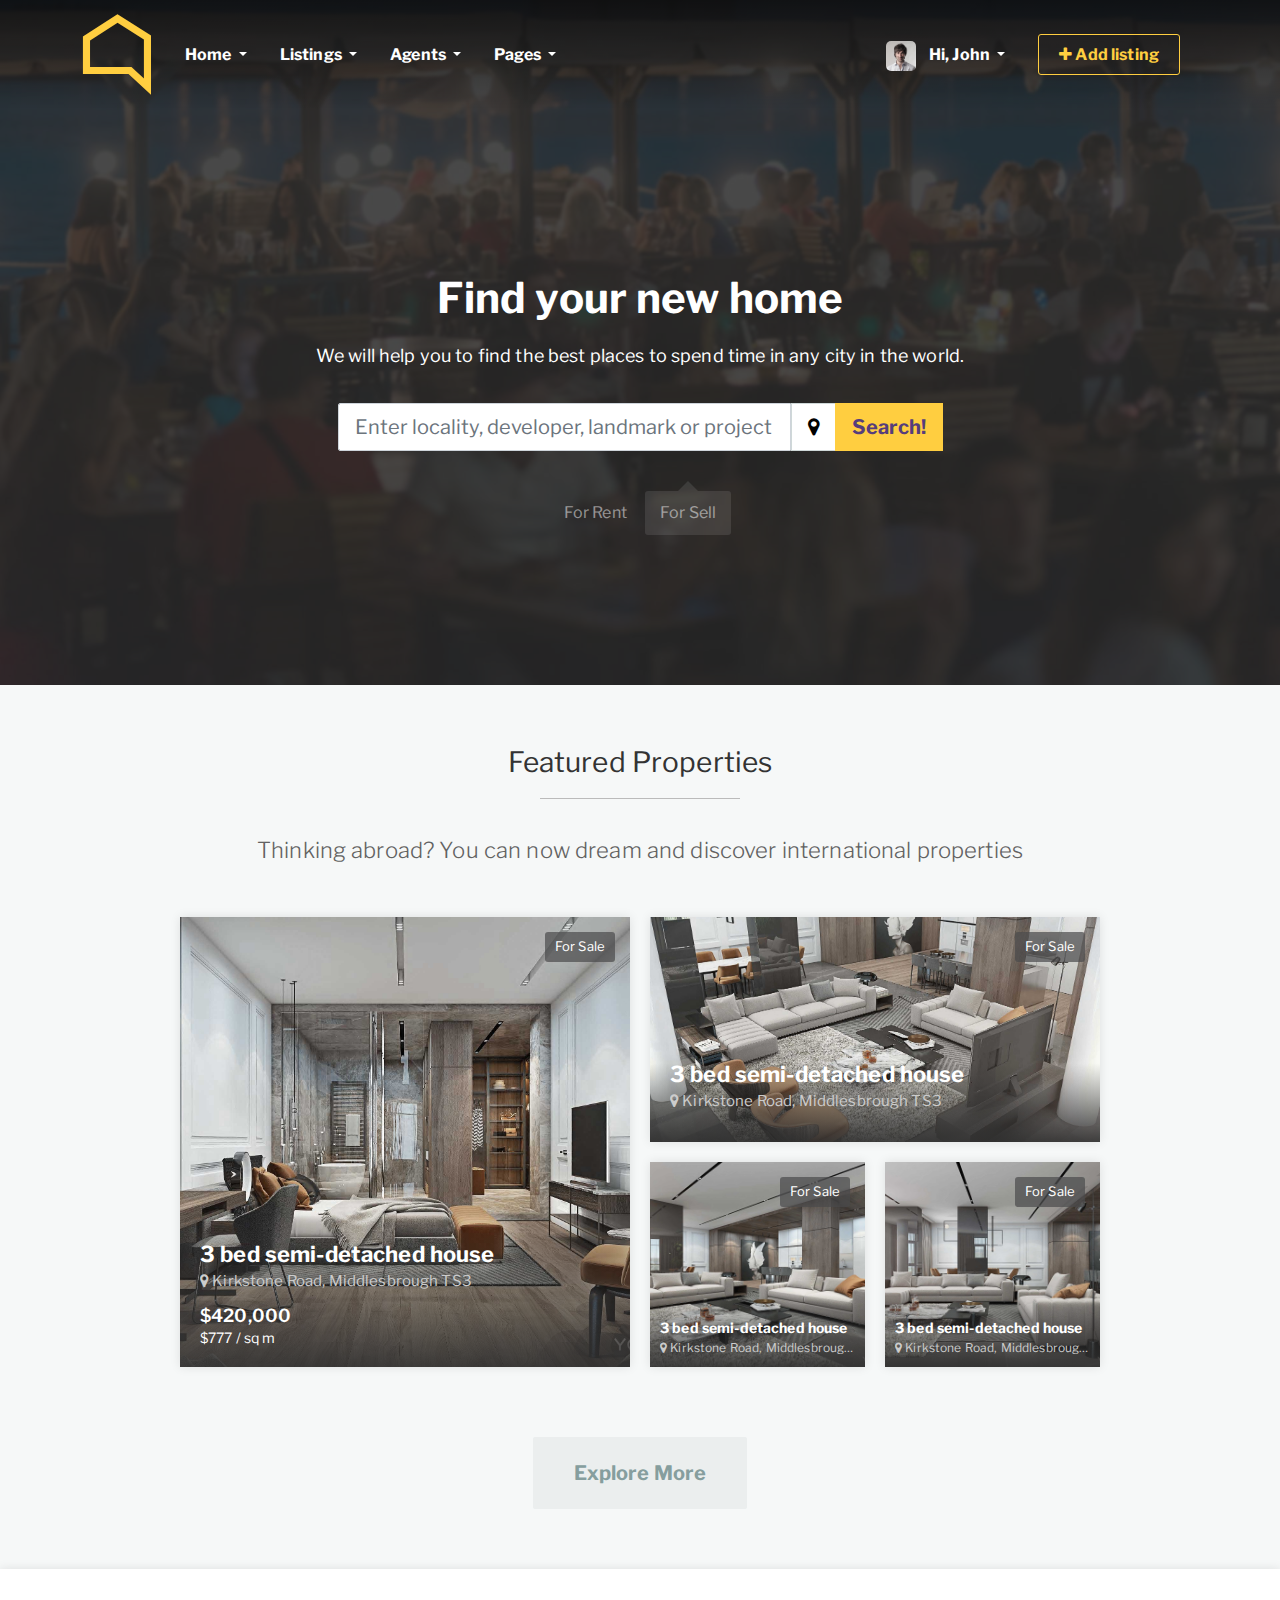
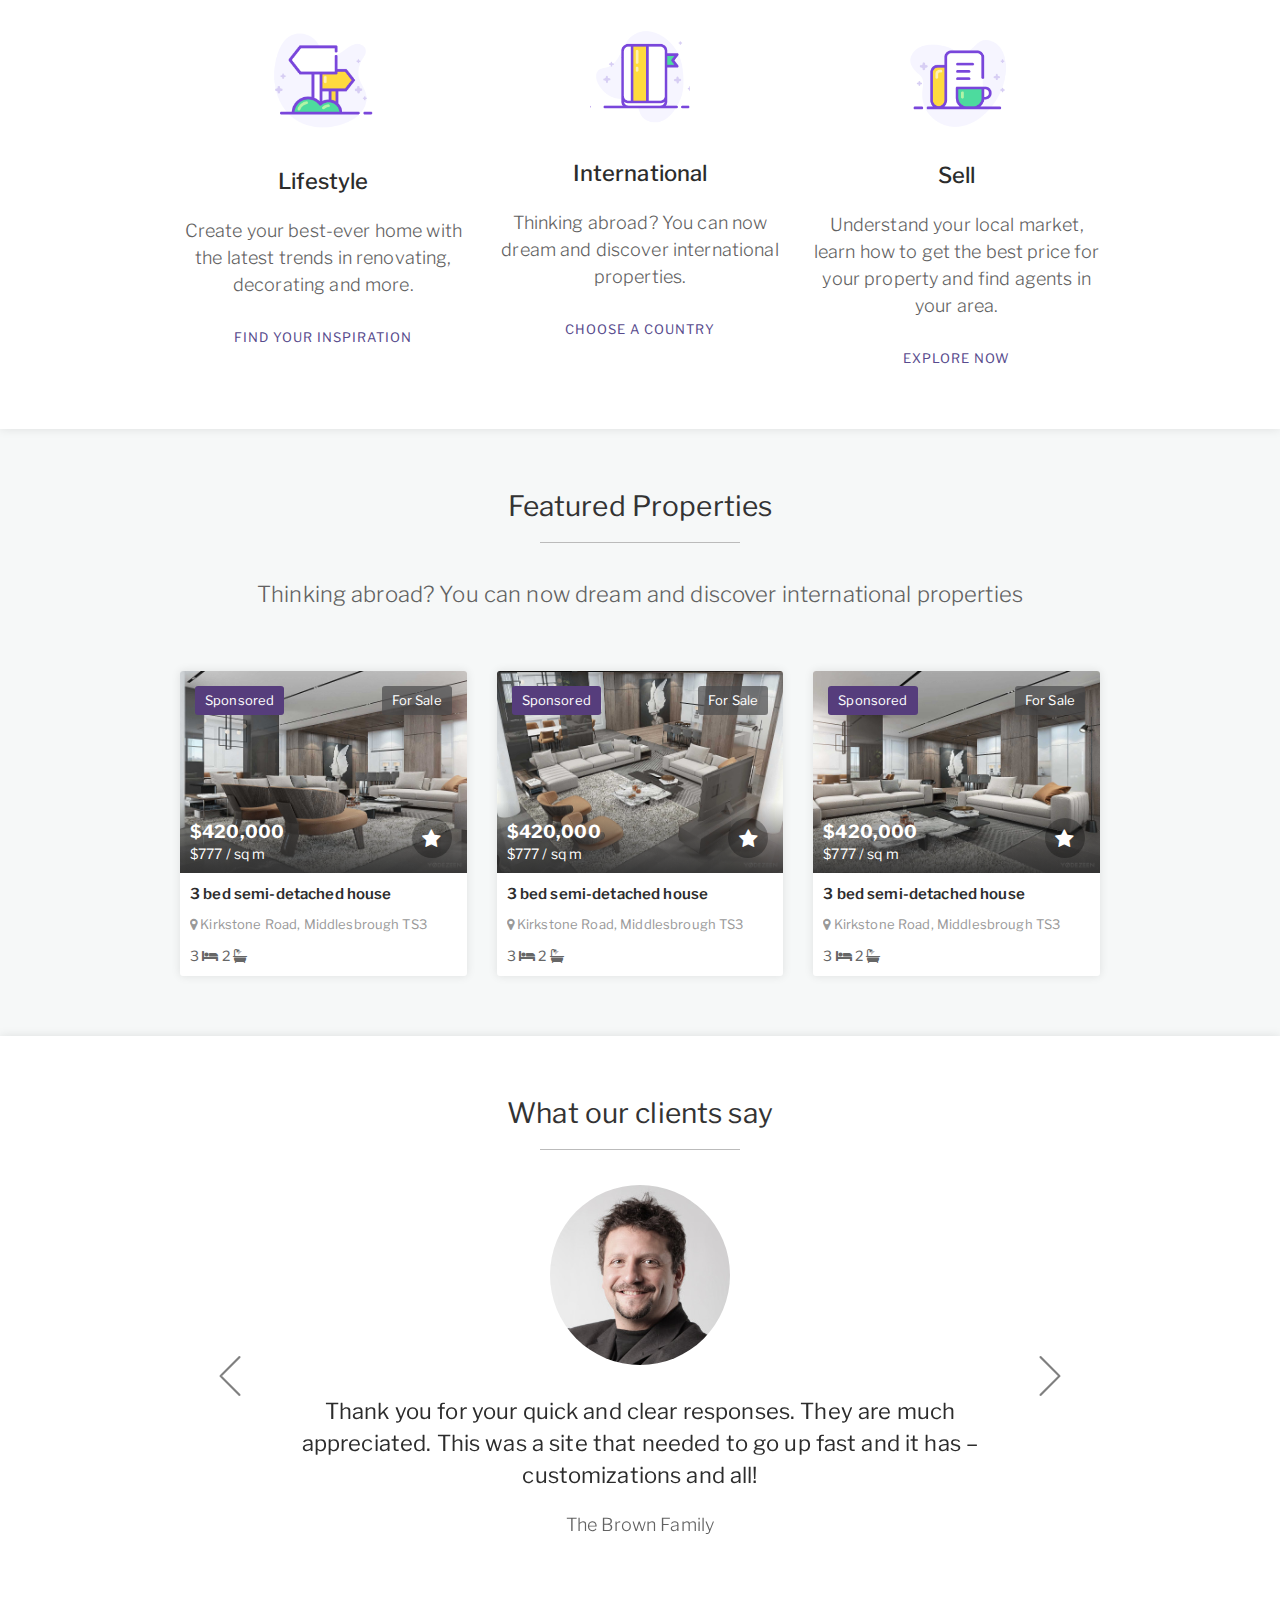
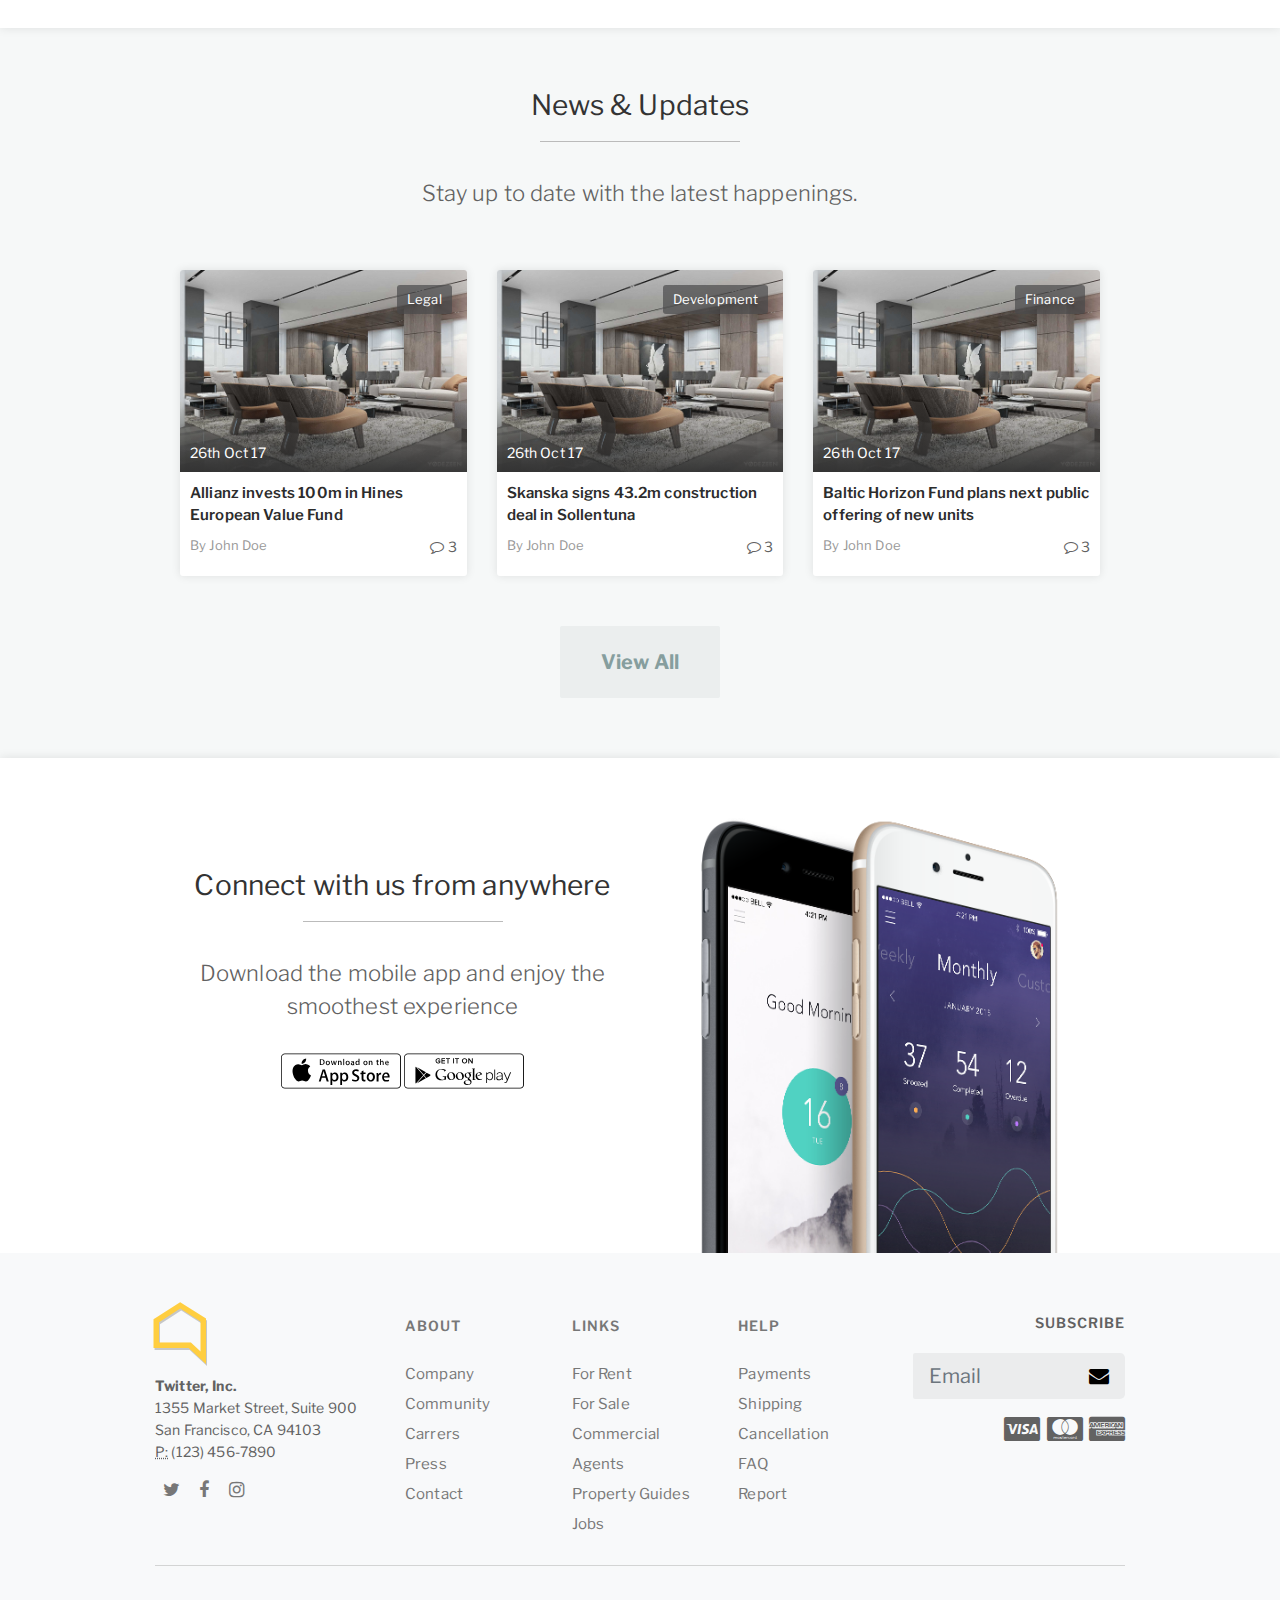
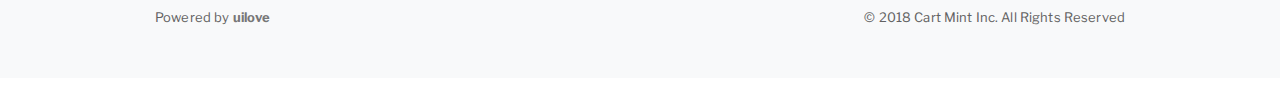
==== commit 9b8dd7cb: "Index page" ====
--- a/index.html
+++ b/index.html
@@ -1,869 +1,651 @@
 <!DOCTYPE html>
 <html lang="en">
+<head>
+<meta charset="utf-8">
+<meta http-equiv="X-UA-Compatible" content="IE=edge">
+<meta name="viewport" content="width=device-width, initial-scale=1">
+<!-- The above 3 meta tags *must* come first in the head; any other head content must come *after* these tags -->
+<title>Real Estate</title>
 
-<head>
-    <meta charset="UTF-8">
-    <meta name="description" content="">
-    <meta http-equiv="X-UA-Compatible" content="IE=edge">
-    <meta name="viewport" content="width=device-width, initial-scale=1, shrink-to-fit=no">
-    <!-- The above 4 meta tags *must* come first in the head; any other head content must come *after* these tags -->
+<!-- Bootstrap -->
+<link href="https://fonts.googleapis.com/css?family=Libre+Franklin:100,200,300,400,500,700" rel="stylesheet">
 
-    <!-- Title  -->
-    <title>South - Real Estate Agency Template | Listings</title>
+<link href="lib/bootstrap/css/bootstrap.min.css" rel="stylesheet">
+<link href="lib/font-awesome/css/font-awesome.min.css" rel="stylesheet">
+<link href="lib/animate.css" rel="stylesheet">
+<link href="lib/selectric/selectric.css" rel="stylesheet">
+<link href="lib/swiper/css/swiper.min.css" rel="stylesheet">
+<link href="lib/aos/aos.css" rel="stylesheet">
+<link href="lib/Magnific-Popup/magnific-popup.css" rel="stylesheet">
+<link href="css/style.css" rel="stylesheet">
 
-    <!-- Favicon  -->
-    <link rel="icon" href="img/core-img/favicon.ico">
+<!-- jQuery (necessary for Bootstrap's JavaScript plugins) -->
+<script src="lib/jquery-3.2.1.min.js"></script>
+<script src="lib/popper.min.js"></script>
+<!-- Include all compiled plugins (below), or include individual files as needed -->
+<script src="lib/bootstrap/js/bootstrap.min.js"></script>
+<script src="lib/selectric/jquery.selectric.js"></script>
+<script src="lib/swiper/js/swiper.min.js"></script>
+<script src="lib/aos/aos.js"></script>
+<script src="lib/Magnific-Popup/jquery.magnific-popup.min.js"></script>
+<script src="lib/sticky-sidebar/ResizeSensor.min.js"></script>
+<script src="lib/sticky-sidebar/theia-sticky-sidebar.min.js"></script>
+<script src="lib/lib.js"></script>
 
-    <!-- Style CSS -->
-    <link rel="stylesheet" href="style.css">
+<!-- HTML5 shim and Respond.js for IE8 support of HTML5 elements and media queries -->
+<!-- WARNING: Respond.js doesn't work if you view the page via file:// -->
+<!--[if lt IE 9]>
+      <script src="https://oss.maxcdn.com/html5shiv/3.7.3/html5shiv.min.js"></script>
+      <script src="https://oss.maxcdn.com/respond/1.4.2/respond.min.js"></script>
+    <![endif]-->
+</head>
+<body>
+<div id="main">
+<nav class="navbar navbar-expand-lg navbar-dark navbar-over absolute-top" id="menu">
+  <div class="container">
+  <a class="navbar-brand" href="index.html"><span class="icon-uilove icon-uilove-realestate"></span></a>
+  <button class="navbar-toggler" type="button" data-toggle="collapse" data-target="#menu-content" aria-controls="menu-content" aria-expanded="false" aria-label="Toggle navigation">
+    <span class="navbar-toggler-icon"></span>
+  </button>
 
-</head>
+  <div class="collapse navbar-collapse" id="menu-content">
+    <ul class="navbar-nav mr-auto">
+      <li class="nav-item dropdown">
+        <a class="nav-link dropdown-toggle" href="#" role="button" data-toggle="dropdown" aria-haspopup="true" aria-expanded="false">
+          Home <span class="sr-only">(current)</span>
+        </a>
+        <div class="dropdown-menu">
+            <a href="index.html" class="dropdown-item">Homepage 1</a>
+            <a href="index2.html" class="dropdown-item">Homepage 2</a>
+            <a href="index3.html" class="dropdown-item">Homepage 3</a>
+            <a href="index4.html" class="dropdown-item">Homepage 4</a>
+            <a href="index5.html" class="dropdown-item">Homepage 5</a>
+            <a href="index6.html" class="dropdown-item">Homepage 6</a>
+            <a href="index7.html" class="dropdown-item">Homepage 7</a>
+        </div>
+      </li>
+      <li class="nav-item dropdown">
+        <a class="nav-link dropdown-toggle" href="#" role="button" data-toggle="dropdown" aria-haspopup="true" aria-expanded="false">
+          Listings
+        </a>
+        <div class="dropdown-menu">
+            <a href="property_listing.html" class="dropdown-item">List View</a>
+            <a href="property_grid.html" class="dropdown-item">Grid View</a>
+            <a href="property_listing_map.html" class="dropdown-item">Map View</a>
+            <a href="property_single.html" class="dropdown-item">Single View 1</a>
+            <a href="property_single2.html" class="dropdown-item">Single View 2</a>
+            <a href="property_single3.html" class="dropdown-item">Single View 3</a>
+        </div>
+      </li>
+      
+      <li class="nav-item dropdown">
+        <a class="nav-link dropdown-toggle" href="#" role="button" data-toggle="dropdown" aria-haspopup="true" aria-expanded="false">
+          Agents
+        </a>
+        <div class="dropdown-menu">
+            <a href="agent_list.html" class="dropdown-item">Agent List</a>
+            <a href="agent.html" class="dropdown-item">Agent Profile</a>
+        </div>
+      </li>
+      
+      <li class="nav-item dropdown megamenu">
+        <a class="nav-link dropdown-toggle" href="#" role="button" data-toggle="dropdown" aria-haspopup="true" aria-expanded="false">
+          Pages
+        </a>
+        <div class="dropdown-menu">
+        <div class="container">
+        <div class="row justify-content-md-center">
+            <div class="col col-md-8">
+            <div class="row">
+            <div class="col-md-6 col-lg-3">
+                <ul class="list-unstyled">
+                  <li class="title">Homepage</li>
+                  <li><a href="index.html">Homepage 1</a></li>
+                  <li><a href="index2.html">Homepage 2</a></li>
+                  <li><a href="index3.html">Homepage 3</a></li>
+                  <li><a href="index4.html">Homepage 4</a></li>
+                  <li><a href="index5.html">Homepage 5</a></li>
+                  <li><a href="index6.html">Homepage 6</a></li>
+                  <li><a href="index7.html">Homepage 7</a></li>
+                  <li class="title">Login Pages</li>
+                  <li><a href="signin.html">Signin</a></li>
+                  <li><a href="register.html">Register</a></li>
+                  <li><a href="forgot-password.html">Forgot Password</a></li>
+                 </ul>
+              </div>
+              <div class="col-md-6 col-lg-3">
+                <ul class="list-unstyled">
+                  <li class="title">Property Listing</li>
+                  <li><a href="property_listing.html">List View</a></li>
+                  <li><a href="property_grid.html">Grid View</a></li>
+                  <li><a href="property_listing_map.html">Map View</a></li>
+                  <li class="title">Single Property</li>
+                  <li><a href="property_single.html">Single View 1</a></li>
+                  <li><a href="property_single2.html">Single View 2</a></li>
+                  <li><a href="property_single3.html">Single View 3</a></li>
+                </ul>
+              </div>
+              <div class="col-md-6 col-lg-3">
+                <ul class="list-unstyled">
+                  <li class="title">Other Pages</li>
+                  <li><a href="plans.html">Plans</a></li>
+                  <li><a href="information_page.html">Information Page</a></li>
+                  <li><a href="coming_soon.html">Coming Soon</a></li>
+                  <li><a href="404_error.html">Error Page</a></li>
+                  <li><a href="success.html">Success Page</a></li>
+                  <li><a href="contact.html">Contact Page</a></li>
+                  <li><a href="compare.html">Compare Properties</a></li>
+                  <li class="title">Agent Pages</li>
+                  <li><a href="agent_list.html">Agent List</a></li>
+                  <li><a href="agent.html">Agent Profile</a></li>
+                </ul>
+              </div>
+              <div class="col-md-6 col-lg-3">
+                <ul class="list-unstyled">
+                  <li class="title">Account Pages</li>
+                  <li><a href="my_listing_add.html">Add Listing</a></li>
+                <li><a href="my_bookmarked_listings.html">Bookmarked Listing</a></li>
+                  <li><a href="my_listings.html">My Listings</a></li>
+                  <li><a href="my_profile.html">My Profile</a></li>
+                <li><a href="my_password.html">Change Password</a></li>
+                <li><a href="my_notifications.html">Notifications</a></li>
+                <li><a href="my_membership.html">Membership</a></li>
+                <li><a href="my_payments.html">Payments</a></li>
+                <li><a href="my_account.html">Account</a></li>
+                <li class="title">Blog Pages</li>
+                  <li><a href="blog.html">Blog Archive</a></li>
+                  <li><a href="blog_single.html">Blog Single</a></li>
+                </ul>
+              </div>
+              </div>
+              </div>
+              </div>
+              </div>
+        </div>
+      </li>
+      
+    </ul>
+    
+    <ul class="navbar-nav ml-auto">
+      
+      
+      <li class="nav-item dropdown user-account">
+        <a class="nav-link dropdown-toggle" href="#" role="button" data-toggle="dropdown" aria-haspopup="true" aria-expanded="false">
+          <span class="user-image" style="background-image:url(' img/demo/profile3.jpg');"></span> Hi, John
+        </a>
+        <div class="dropdown-menu">
+            <a href="my_profile.html" class="dropdown-item">My Profile</a>
+            <a href="my_password.html" class="dropdown-item">Change Password</a>
+            <a href="my_notifications.html" class="dropdown-item">Notifications</a>
+            <a href="my_membership.html" class="dropdown-item">Membership</a>
+            <a href="my_payments.html" class="dropdown-item">Payments</a>
+            <a href="my_account.html" class="dropdown-item">Account</a>
+        </div>
+      </li>
+      <li class="nav-item"><a class="nav-link nav-btn" href="my_listing_add.html"><span><i class="fa fa-plus" aria-hidden="true"></i> Add listing</span></a></li>
+    </ul>
+    
+  </div>
+  </div>
+</nav>
+<div class="home-search">
+<div class="main search-form v7">
+  <div class="container">
+    <div class="row justify-content-md-center">
+      <div class="col-md-12 col-lg-10">
+        <div class="heading">
+          <h2>Find your new home</h2>
+          <h3>We will help you to find the best places to spend time in any city in the world.</h3>
+        </div>
+        <form action="property_listing.html">
+          <div class="row justify-content-md-center">
+            <div class="col-md-9 col-lg-8">
+            <div class="input-group input-group-lg">
+      <input type="text" class="form-control" placeholder="Enter locality, developer, landmark or project">
+      <span class="input-group-prepend">
+      <button class="btn btn-white btn-lg" type="button"><i class="fa fa-map-marker" aria-hidden="true"></i></button>
+        <button class="btn btn-primary btn-lg" type="button">Search!</button>
+      </span>
+    </div>
+    <div class="search-in">
+<div class="radio-box">
+<input type="radio" name="searchin" value="rent" id="rent22">
+<label class="radio-inline" for="rent22">For Rent</label>
+</div>
+<div class="radio-box">
+<input type="radio" name="searchin" value="sell" id="sell22" checked>
+<label class="radio-inline" for="sell22" >For Sell</label>
+</div>
+    </div>
+    </div>
+          </div>
+          
+        </form>
+        
+      </div>
+    </div>
+  </div>
+  <video class="search-video" autoplay loop width="0" height="0" src="http://uilove.in/realestate/listo/img/video.mp4"></video>
+</div>
+</div>
+<div id="content" class="pt0 pb0">
+  <div class="feature-box centered gray">
+    <div>
+      <div class="container">
+        <div class="row justify-content-md-center">
+          <div class="col col-lg-12 col-xl-10">
+            <div class="main-title"><span>Featured Properties</span></div>
+            <div class="main-title-description">Thinking abroad? You can now dream and discover international properties</div>
+            <div class="clearfix"></div>
+            <div class="mt50 mb50">
+              <div class="featured-gallery v2 item-listing grid">
+              <div class="row">
+                <div class="col-md-6">
+                  <div class="item item-lg">
+                    <div class="item-image" style="background-image:url(img/demo/property/13.jpg);"><a href="property_single.html">
+                      <div class="item-meta">
+                        <div class="item-info">
+                          <h3 class="item-title">3 bed semi-detached house</h3>
+                          <div class="item-location"><i class="fa fa-map-marker"></i> Kirkstone Road, Middlesbrough TS3</div>
+                        </div>
+                        <div class="item-price">$420,000 <small>$777 / sq m</small> </div>
+                      </div>
+                      <div class="item-badges">
+                        <div class="item-badge-right">For Sale</div>
+                      </div>
+                      </a> </div>
+                  </div>
+                </div>
+                <div class="col-md-6">
+                  <div class="row">
+                    <div class="col-sm-12">
+                      <div class="item item-md">
+                        <div class="item-image" style="background-image:url(img/demo/property/2.jpg);"><a href="property_single.html">
+                          <div class="item-meta">
+                            <div class="item-info">
+                              <h3 class="item-title">3 bed semi-detached house</h3>
+                              <div class="item-location"><i class="fa fa-map-marker"></i> Kirkstone Road, Middlesbrough TS3</div>
+                            </div>
+                            <div class="item-price">$420,000 <small>$777 / sq m</small> </div>
+                          </div>
+                          <div class="item-badges">
+                            <div class="item-badge-right">For Sale</div>
+                          </div>
+                          </a> </div>
+                      </div>
+                    </div>
+                  </div>
+                  <div class="row">
+                    <div class="col-sm-6">
+                      <div class="item item-sm">
+                        <div class="item-image" style="background-image:url(img/demo/property/3.jpg);"><a href="property_single.html">
+                          <div class="item-meta">
+                            <div class="item-info">
+                              <h3 class="item-title">3 bed semi-detached house</h3>
+                              <div class="item-location"><i class="fa fa-map-marker"></i> Kirkstone Road, Middlesbrough TS3</div>
+                            </div>
+                            <div class="item-price">$420,000 <small>$777 / sq m</small> </div>
+                          </div>
+                          <div class="item-badges">
+                            <div class="item-badge-right">For Sale</div>
+                          </div>
+                          </a> </div>
+                      </div>
+                    </div>
+                    <div class="col-sm-6">
+                      <div class="item item-sm">
+                        <div class="item-image" style="background-image:url(img/demo/property/4.jpg);"><a href="property_single.html">
+                          <div class="item-meta">
+                            <div class="item-info">
+                              <h3 class="item-title">3 bed semi-detached house</h3>
+                              <div class="item-location"><i class="fa fa-map-marker"></i> Kirkstone Road, Middlesbrough TS3</div>
+                            </div>
+                            <div class="item-price">$420,000 <small>$777 / sq m</small> </div>
+                          </div>
+                          <div class="item-badges">
+                            <div class="item-badge-right">For Sale</div>
+                          </div>
+                          </a> </div>
+                      </div>
+                    </div>
+                  </div>
+                </div>
+              </div>
+              </div>
+            </div>
+            <div class="text-center"><a href="#" class="btn btn-xlg btn-link">Explore More</a></div>
+          </div>
+        </div>
+      </div>
+    </div>
+  </div>
+  <div class="feature-box centered">
+    <div>
+      <div class="container">
+        <div class="row justify-content-md-center">
+          <div class="col col-lg-12 col-xl-10">
+            <div class="row">
+              <div class="col-md-4">
+                <div class="content-box">
+                  <div class="image"> <img src="img/demo/icons/1.png" width="100" alt=""> </div>
+                  <h4>Lifestyle</h4>
+                  <div class="caption">Create your best-ever home with the latest trends in renovating, decorating and more.</div>
+                  <div class="button"><a href="#">FIND YOUR INSPIRATION</a></div>
+                </div>
+              </div>
+              <div class="col-md-4">
+                <div class="content-box">
+                  <div class="image"> <img src="img/demo/icons/2.png" width="100" alt=""> </div>
+                  <h4>International</h4>
+                  <div class="caption">Thinking abroad? You can now dream and discover international properties.</div>
+                  <div class="button"><a href="#">CHOOSE A COUNTRY</a></div>
+                </div>
+              </div>
+              <div class="col-md-4">
+                <div class="content-box">
+                  <div class="image"> <img src="img/demo/icons/3.png" width="100" alt=""> </div>
+                  <h4>Sell</h4>
+                  <div class="caption">Understand your local market, learn how to get the best price for your property and find agents in your area.</div>
+                  <div class="button"><a href="#">EXPLORE NOW</a></div>
+                </div>
+              </div>
+            </div>
+          </div>
+        </div>
+      </div>
+    </div>
+  </div>
+  <div class="feature-box centered gray">
+    <div>
+      <div class="container">
+        <div class="row justify-content-md-center">
+          <div class="col col-lg-12 col-xl-10">
+            <div class="item-listing grid">
+            <div class="main-title"><span>Featured Properties</span></div>
+       		<div class="main-title-description">Thinking abroad? You can now dream and discover international properties</div>
+              <div class="row">
+                <div class="col-md-4">
+                  <div class="item">
+                    <div class="item-image"><a href="property_single.html"><img src="img/demo/property/1.jpg" class="img-fluid" alt="">
+                      <div class="item-meta">
+                        <div class="item-price">$420,000 <small>$777 / sq m</small> </div>
+                      </div>
+                      <div class="item-badges">
+                        <div class="item-badge-left">Sponsored</div>
+                        <div class="item-badge-right">For Sale</div>
+                      </div>
+                      </a> <a href="#" class="save-item"><i class="fa fa-star"></i></a> </div>
+                    <div class="item-info">
+                      <h3 class="item-title">3 bed semi-detached house</h3>
+                      <div class="item-location"><i class="fa fa-map-marker"></i> Kirkstone Road, Middlesbrough TS3</div>
+                      <div class="item-details-i"> <span class="bedrooms" data-toggle="tooltip" title="3 Bedrooms">3 <i class="fa fa-bed"></i></span> <span class="bathrooms" data-toggle="tooltip" title="2 Bathrooms">2 <i class="fa fa-bath"></i></span> </div>
+                    </div>
+                  </div>
+                </div>
+                <div class="col-md-4">
+                  <div class="item">
+                    <div class="item-image"><a href="property_single.html"><img src="img/demo/property/2.jpg" class="img-fluid" alt="">
+                      <div class="item-meta">
+                        <div class="item-price">$420,000 <small>$777 / sq m</small> </div>
+                      </div>
+                      <div class="item-badges">
+                        <div class="item-badge-left">Sponsored</div>
+                        <div class="item-badge-right">For Sale</div>
+                      </div>
+                      </a> <a href="#" class="save-item"><i class="fa fa-star"></i></a> </div>
+                    <div class="item-info">
+                      <h3 class="item-title">3 bed semi-detached house</h3>
+                      <div class="item-location"><i class="fa fa-map-marker"></i> Kirkstone Road, Middlesbrough TS3</div>
+                      <div class="item-details-i"> <span class="bedrooms" data-toggle="tooltip" title="3 Bedrooms">3 <i class="fa fa-bed"></i></span> <span class="bathrooms" data-toggle="tooltip" title="2 Bathrooms">2 <i class="fa fa-bath"></i></span> </div>
+                    </div>
+                  </div>
+                </div>
+                <div class="col-md-4">
+                  <div class="item">
+                    <div class="item-image"><a href="property_single.html"><img src="img/demo/property/3.jpg" class="img-fluid" alt="">
+                      <div class="item-meta">
+                        <div class="item-price">$420,000 <small>$777 / sq m</small> </div>
+                      </div>
+                      <div class="item-badges">
+                        <div class="item-badge-left">Sponsored</div>
+                        <div class="item-badge-right">For Sale</div>
+                      </div>
+                      </a> <a href="#" class="save-item"><i class="fa fa-star"></i></a> </div>
+                    <div class="item-info">
+                      <h3 class="item-title">3 bed semi-detached house</h3>
+                      <div class="item-location"><i class="fa fa-map-marker"></i> Kirkstone Road, Middlesbrough TS3</div>
+                      <div class="item-details-i"> <span class="bedrooms" data-toggle="tooltip" title="3 Bedrooms">3 <i class="fa fa-bed"></i></span> <span class="bathrooms" data-toggle="tooltip" title="2 Bathrooms">2 <i class="fa fa-bath"></i></span> </div>
+                    </div>
+                  </div>
+                </div>
+              </div>
+            </div>
+          </div>
+        </div>
+      </div>
+    </div>
+  </div>
+  <div class="feature-box centered">
+    <div>
+      <div class="container">
+        <div class="row justify-content-md-center">
+          <div class="col col-lg-12 col-xl-10">
+            <div class="main-title"><span>What our clients say</span></div>
+            <div class="swiper-container testimonials">
+              <div class="swiper-wrapper">
+                <div class="swiper-slide">
+                  <div class="item content-box centered">
+                    <div class="image"> <img class="rounded-circle" src="img/demo/profile.jpg" width="180" alt=""> </div>
+                    <h4>Thank you for your quick and clear responses. They are much appreciated. This was a site that needed to go up fast and it has – customizations and all!</h4>
+                    <div class="caption">The Brown Family</div>
+                  </div>
+                </div>
+                <div class="swiper-slide">
+                  <div class="item content-box centered">
+                    <div class="image"> <img class="rounded-circle" src="img/demo/profile2.jpg" width="180" alt="">
+                      <h4>Thank you for your quick and clear responses. They are much appreciated. This was a site that needed to go up fast and it has – customizations and all!</h4>
+                      <div class="caption">The Brown Family</div>
+                    </div>
+                  </div>
+                </div>
+                <div class="swiper-slide">
+                  <div class="item content-box centered">
+                    <div class="image"> <img class="rounded-circle" src="img/demo/profile3.jpg" width="180" alt="">
+                      <h4>Thank you for your quick and clear responses. They are much appreciated. This was a site that needed to go up fast and it has – customizations and all!</h4>
+                      <div class="caption">The Brown Family</div>
+                    </div>
+                  </div>
+                </div>
+              </div>
+              <!-- Add Arrows -->
+              <div class="swiper-button-next"></div>
+              <div class="swiper-button-prev"></div>
+            </div>
+            <script>
+			var swiper = new Swiper('.swiper-container', {
+				loop: true,
+				centeredSlides: true,
+					autoplay: {
+					delay: 5000,
+					disableOnInteraction: false,
+				},
+				pagination: {
+					el: '.swiper-pagination',
+					clickable: true,
+				},
+				navigation: {
+					nextEl: '.swiper-button-next',
+					prevEl: '.swiper-button-prev',
+				},
+			});
+        	</script> 
+          </div>
+        </div>
+      </div>
+    </div>
+  </div>
+  <div class="feature-box gray centered">
+    <div>
+      <div class="container">
+        <div class="row justify-content-md-center">
+          <div class="col col-lg-12 col-xl-10">
+            <div class="main-title"><span>News &amp; Updates </span></div>
+            <div class="main-title-description">Stay up to date with the latest happenings.</div>
+            <div class="item-listing grid mb50">
+              <div class="row">
+                <div class="col-md-4">
+                  <div class="item">
+                    <div class="item-image"> <a href="blog_single.html"><img src="img/demo/property/1.jpg" class="img-fluid" alt="">
+                      <div class="item-meta">
+                        <div class="item-price"><small>26th Oct 17</small> </div>
+                      </div>
+                      <div class="item-badges">
+                        <div class="item-badge-right">Legal</div>
+                      </div>
+                      </a> </div>
+                    <div class="item-info">
+                      <h3 class="item-title">Allianz invests 100m in Hines European Value Fund</h3>
+                      <div class="item-comments-count"><i class="fa fa-comment-o"></i> 3</div>
+                      <div class="item-author">By John Doe</div>
+                    </div>
+                  </div>
+                </div>
+                <div class="col-md-4">
+                  <div class="item">
+                    <div class="item-image"> <a href="blog_single.html"><img src="img/demo/property/1.jpg" class="img-fluid" alt="">
+                      <div class="item-meta">
+                        <div class="item-price"><small>26th Oct 17</small> </div>
+                      </div>
+                      <div class="item-badges">
+                        <div class="item-badge-right">Development</div>
+                      </div>
+                      </a> </div>
+                    <div class="item-info">
+                      <h3 class="item-title">Skanska signs 43.2m construction deal in Sollentuna</h3>
+                      <div class="item-comments-count"><i class="fa fa-comment-o"></i> 3</div>
+                      <div class="item-author">By John Doe</div>
+                    </div>
+                  </div>
+                </div>
+                <div class="col-md-4">
+                  <div class="item">
+                    <div class="item-image"> <a href="blog_single.html"><img src="img/demo/property/1.jpg" class="img-fluid" alt="">
+                      <div class="item-meta">
+                        <div class="item-price"><small>26th Oct 17</small> </div>
+                      </div>
+                      <div class="item-badges">
+                        <div class="item-badge-right category">Finance</div>
+                      </div>
+                      </a> </div>
+                    <div class="item-info">
+                      <h3 class="item-title">Baltic Horizon Fund plans next public offering of new units</h3>
+                      <div class="item-comments-count"><i class="fa fa-comment-o"></i> 3</div>
+                      <div class="item-author">By John Doe</div>
+                    </div>
+                  </div>
+                </div>
+              </div>
+            </div>
+            <div class="text-center"><a href="#" class="btn btn-xlg btn-link">View All</a></div>
+          </div>
+        </div>
+      </div>
+    </div>
+  </div>
+  <div class="feature-box centered pb0">
+    <div>
+      <div class="container">
+        <div class="row justify-content-md-center">
+          <div class="col col-lg-10 col-xl-10">
+            <div class="row">
+              <div class="col-md-6">
+                <div class="text-center mt50 mb50">
+                  <div class="main-title"><span>Connect with us from anywhere</span></div>
+                  <div class="main-title-description">Download the mobile app and enjoy the smoothest experience</div>
+                  <img src="img/store/apple.svg" width="120" alt=""> <img src="img/store/google.svg" width="120" alt=""> </div>
+              </div>
+              <div class="col-md-6"> <img src="img/demo/mobile-app-hero.png" class="img-fluid" alt=""> </div>
+            </div>
+          </div>
+        </div>
+      </div>
+    </div>
+  </div>
+</div>
+<button class="btn btn-primary btn-circle" id="to-top"><i class="fa fa-angle-up"></i></button>
+<footer id="footer" class="bg-light footer-light">
+<div class="container container-1000">
+<div class="row">
+<div class="col-lg-3">
+<p><span class="icon-uilove icon-uilove-realestate"></span></p>
+<address class="mb-3">
+            <strong>Twitter, Inc.</strong><br>
+            1355 Market Street, Suite 900<br>
+            San Francisco, CA 94103<br>
+            <abbr title="Phone">P:</abbr> (123) 456-7890
+            </address>
+<div class="footer-social mb-4"><a href="#" class="ml-2 mr-2"><span class="fa fa-twitter"></span></a> <a href="#" class="ml-2 mr-2"><span class="fa fa-facebook"></span></a> <a href="#" class="ml-2 mr-2"><span class="fa fa-instagram"></span></a></div>
+</div>
+<div class="col-lg-2 col-sm-4">
+<div class="footer-links">
+<ul class="list-unstyled">
+<li class="list-title"><a href="#">About</a></li>
+<li><a href="#">Company</a></li>
+<li><a href="#">Community</a></li>
+<li><a href="#">Carrers</a></li>
+<li><a href="#">Press</a></li>
+<li><a href="#">Contact</a></li>
+</ul>
+</div>
+</div>
+<div class="col-lg-2 col-sm-4">
+<div class="footer-links">
+<ul class="list-unstyled">
+<li class="list-title"><a href="#">Links</a></li>
+<li><a href="#">For Rent</a></li>
+<li><a href="#">For Sale</a></li>
+<li><a href="#">Commercial</a></li>
+<li><a href="#">Agents</a></li>
+<li><a href="#">Property Guides</a></li>
+<li><a href="#">Jobs</a></li>
+</ul>
+</div>
+</div>
+<div class="col-lg-2 col-sm-4">
+<div class="footer-links">
+<ul class="list-unstyled">
+<li class="list-title"><a href="#">Help</a></li>
+<li><a href="#">Payments</a></li>
+<li><a href="#">Shipping</a></li>
+<li><a href="#">Cancellation</a></li>
+<li><a href="#">FAQ</a></li>
+<li><a href="#">Report</a></li>
+</ul>
+</div>
+</div>
+<div class="col-lg-3">
+<div class="text-lg-right ml-lg-2">
+<form>
+<div class="list-title">Subscribe</div>
+<div class="input-group input-group-lg">
+  <input type="text" name="email" class="form-control form-control-lg subscribe-input" placeholder="Email">
+<div class="input-group-append ml-0">
+    <button class="btn subscribe-button" type="button"><i class="fa fa-envelope"></i></button>
+  </div>
+</div>
+</form>
+<div class="footer-payments"><span class="fa fa-cc-visa"></span> <span class="fa fa-cc-mastercard"></span> <span class="fa fa-cc-amex"></span> </div>
+</div>
+</div>
 
-<body>
-    <!-- Preloader -->
-    <div id="preloader">
-        <div class="south-load"></div>
-    </div>
+</div>
+<div class="footer-credits d-lg-flex justify-content-lg-between align-items-center">
+<div>Powered by <a href="http://uilove.in/" target="_blank"><strong>uilove</strong></a></div>
 
-    <!-- ##### Header Area Start ##### -->
-    <header class="header-area">
-
-        <!-- Top Header Area -->
-        <div class="top-header-area">
-            <div class="h-100 d-md-flex justify-content-between align-items-center">
-                <div class="email-address">
-                    <a href="mailto:contact@southtemplate.com">contact@southtemplate.com</a>
-                </div>
-                <div class="phone-number d-flex">
-                    <div class="icon">
-                        <img src="img/icons/phone-call.png" alt="">
-                    </div>
-                    <div class="number">
-                        <a href="tel:+45 677 8993000 223">+45 677 8993000 223</a>
-                    </div>
-                </div>
-            </div>
-        </div>
-
-        <!-- Main Header Area -->
-        <div class="main-header-area" id="stickyHeader">
-            <div class="classy-nav-container breakpoint-off">
-                <!-- Classy Menu -->
-                <nav class="classy-navbar justify-content-between" id="southNav">
-
-                    <!-- Logo -->
-                    <a class="nav-brand" href="index.html"><img src="img/core-img/logo.png" alt=""></a>
-
-                    <!-- Navbar Toggler -->
-                    <div class="classy-navbar-toggler">
-                        <span class="navbarToggler"><span></span><span></span><span></span></span>
-                    </div>
-
-                    <!-- Menu -->
-                    <div class="classy-menu">
-
-                        <!-- close btn -->
-                        <div class="classycloseIcon">
-                            <div class="cross-wrap"><span class="top"></span><span class="bottom"></span></div>
-                        </div>
-
-                        <!-- Nav Start -->
-                        <div class="classynav">
-                            <ul>
-                                <li><a href="index.html">Home</a></li>
-                                <li><a href="add-property.html">Add Property</a></li>
-                                <li><a href="contact.html">Contact</a></li>
-                                <li><a href="about-us.html">About Us</a></li>
-                            </ul>
-
-                            <!-- Search Form -->
-                            <div class="south-search-form">
-                                <form action="#" method="post">
-                                    <input type="search" name="search" id="search" placeholder="Search Anything ...">
-                                    <button type="submit"><i class="fa fa-search" aria-hidden="true"></i></button>
-                                </form>
-                            </div>
-
-                            <!-- Search Button -->
-                            <a href="#" class="searchbtn"><i class="fa" aria-hidden="true"></i></a>
-                        </div>
-                        <!-- Nav End -->
-                    </div>
-                </nav>
-            </div>
-        </div>
-    </header>
-    <!-- ##### Header Area End ##### -->
-
-    <!-- ##### Breadcumb Area Start ##### -->
-    <section class="breadcumb-area bg-img" style="background-image: url(img/bg-img/hero1.jpg);">
-        <div class="container h-100">
-            <div class="row h-100 align-items-center">
-                <div class="col-12">
-                    <div class="breadcumb-content">
-                        <h3 class="breadcumb-title">Listings</h3>
-                    </div>
-                </div>
-            </div>
-        </div>
-    </section>
-    <!-- ##### Breadcumb Area End ##### -->
-
-    <!-- ##### Advance Search Area Start ##### -->
-    <div class="south-search-area">
-        <div class="container">
-            <div class="row">
-                <div class="col-12">
-                    <div class="advanced-search-form">
-                        <!-- Search Title -->
-                        <div class="search-title">
-                            <p>Search for your home</p>
-                        </div>
-                        <!-- Search Form -->
-                        <form action="#" method="post" id="advanceSearch">
-                            <div class="row">
-
-                                <div class="col-12 col-md-4 col-lg-3">
-                                    <div class="form-group">
-                                        <input type="input" class="form-control" name="input" placeholder="Keyword">
-                                    </div>
-                                </div>
-
-                                <div class="col-12 col-md-4 col-lg-3">
-                                    <div class="form-group">
-                                        <select class="form-control" id="cities">
-                                            <option>All Cities</option>
-                                            <option>Riga</option>
-                                            <option>Melbourne</option>
-                                            <option>Vienna</option>
-                                            <option>Vancouver</option>
-                                            <option>Toronto</option>
-                                            <option>Calgary</option>
-                                            <option>Adelaide</option>
-                                            <option>Perth</option>
-                                            <option>Auckland</option>
-                                            <option>Helsinki</option>
-                                        </select>
-                                    </div>
-                                </div>
-
-                                <div class="col-12 col-md-4 col-lg-3">
-                                    <div class="form-group">
-                                        <select class="form-control" id="catagories">
-                                            <option>All Catagories</option>
-                                            <option>Apartment</option>
-                                            <option>Bar</option>
-                                            <option>Farm</option>
-                                            <option>House</option>
-                                            <option>Store</option>
-                                        </select>
-                                    </div>
-                                </div>
-
-                                <div class="col-12 col-md-4 col-lg-3">
-                                    <div class="form-group">
-                                        <select class="form-control" id="offers">
-                                            <option>All Offers</option>
-                                            <option>100% OFF</option>
-                                            <option>75% OFF</option>
-                                            <option>50% OFF</option>
-                                            <option>25% OFF</option>
-                                            <option>10% OFF</option>
-                                        </select>
-                                    </div>
-                                </div>
-
-                                <div class="col-12 col-md-4 col-xl-3">
-                                    <div class="form-group">
-                                        <select class="form-control" id="listings">
-                                            <option>All Listings</option>
-                                            <option>Listings 1</option>
-                                            <option>Listings 2</option>
-                                            <option>Listings 3</option>
-                                            <option>Listings 4</option>
-                                            <option>Listings 5</option>
-                                        </select>
-                                    </div>
-                                </div>
-
-                                <div class="col-12 col-md-4 col-xl-2">
-                                    <div class="form-group">
-                                        <select class="form-control" id="bedrooms">
-                                            <option>Bedrooms</option>
-                                            <option>1</option>
-                                            <option>2</option>
-                                            <option>3</option>
-                                            <option>4</option>
-                                            <option>5+</option>
-                                        </select>
-                                    </div>
-                                </div>
-
-                                <div class="col-12 col-md-4 col-xl-2">
-                                    <div class="form-group">
-                                        <select class="form-control" id="bathrooms">
-                                            <option>Bathrooms</option>
-                                            <option>1</option>
-                                            <option>2</option>
-                                            <option>3</option>
-                                            <option>4</option>
-                                            <option>5+</option>
-                                        </select>
-                                    </div>
-                                </div>
-
-                                <div class="col-12 col-md-8 col-lg-12 col-xl-5 d-flex">
-                                    <!-- Space Range -->
-                                    <div class="slider-range">
-                                        <div data-min="120" data-max="820" data-unit=" sq. ft" class="slider-range-price ui-slider ui-slider-horizontal ui-widget ui-widget-content ui-corner-all" data-value-min="120" data-value-max="820">
-                                            <div class="ui-slider-range ui-widget-header ui-corner-all"></div>
-                                            <span class="ui-slider-handle ui-state-default ui-corner-all" tabindex="0"></span>
-                                            <span class="ui-slider-handle ui-state-default ui-corner-all" tabindex="0"></span>
-                                        </div>
-                                        <div class="range">120 sq. ft - 820 sq. ft</div>
-                                    </div>
-
-                                    <!-- Distance Range -->
-                                    <div class="slider-range">
-                                        <div data-min="10" data-max="1300" data-unit=" mil" class="slider-range-price ui-slider ui-slider-horizontal ui-widget ui-widget-content ui-corner-all" data-value-min="10" data-value-max="1300">
-                                            <div class="ui-slider-range ui-widget-header ui-corner-all"></div>
-                                            <span class="ui-slider-handle ui-state-default ui-corner-all" tabindex="0"></span>
-                                            <span class="ui-slider-handle ui-state-default ui-corner-all" tabindex="0"></span>
-                                        </div>
-                                        <div class="range">10 mil - 1300 mil</div>
-                                    </div>
-                                </div>
-
-                                <div class="col-12 search-form-second-steps">
-                                    <div class="row">
-
-                                        <div class="col-12 col-md-4 col-lg-3">
-                                            <div class="form-group">
-                                                <select class="form-control" id="types">
-                                                    <option>All Types</option>
-                                                    <option>Apartment <span>(30)</span></option>
-                                                    <option>Land <span>(69)</span></option>
-                                                    <option>Villas <span>(103)</span></option>
-                                                </select>
-                                            </div>
-                                        </div>
-
-                                        <div class="col-12 col-md-4 col-lg-3">
-                                            <div class="form-group">
-                                                <select class="form-control" id="catagories2">
-                                                    <option>All Catagories</option>
-                                                    <option>Apartment</option>
-                                                    <option>Bar</option>
-                                                    <option>Farm</option>
-                                                    <option>House</option>
-                                                    <option>Store</option>
-                                                </select>
-                                            </div>
-                                        </div>
-
-                                        <div class="col-12 col-md-4 col-lg-3">
-                                            <div class="form-group">
-                                                <select class="form-control" id="Actions">
-                                                    <option>All Actions</option>
-                                                    <option>Sales</option>
-                                                    <option>Booking</option>
-                                                </select>
-                                            </div>
-                                        </div>
-
-                                        <div class="col-12 col-md-4 col-lg-3">
-                                            <div class="form-group">
-                                                <select class="form-control" id="city2">
-                                                    <option>All City</option>
-                                                    <option>City 1</option>
-                                                    <option>City 2</option>
-                                                    <option>City 3</option>
-                                                </select>
-                                            </div>
-                                        </div>
-
-                                        <div class="col-12 col-md-4">
-                                            <div class="form-group">
-                                                <select class="form-control" id="Actions3">
-                                                    <option>All Actions</option>
-                                                    <option>Sales</option>
-                                                    <option>Booking</option>
-                                                </select>
-                                            </div>
-                                        </div>
-
-                                        <div class="col-12 col-md-4">
-                                            <div class="form-group">
-                                                <select class="form-control" id="city3">
-                                                    <option>All City</option>
-                                                    <option>City 1</option>
-                                                    <option>City 2</option>
-                                                    <option>City 3</option>
-                                                </select>
-                                            </div>
-                                        </div>
-
-                                        <div class="col-12 col-md-4">
-                                            <div class="form-group">
-                                                <select class="form-control" id="city5">
-                                                    <option>All City</option>
-                                                    <option>City 1</option>
-                                                    <option>City 2</option>
-                                                    <option>City 3</option>
-                                                </select>
-                                            </div>
-                                        </div>
-                                    </div>
-                                </div>
-
-                                <div class="col-12 d-flex justify-content-between align-items-end">
-                                    <!-- More Filter -->
-                                    <div class="more-filter">
-                                        <a href="#" id="moreFilter">+ More filters</a>
-                                    </div>
-                                    <!-- Submit -->
-                                    <div class="form-group mb-0">
-                                        <button type="submit" class="btn south-btn">Search</button>
-                                    </div>
-                                </div>
-                            </div>
-                        </form>
-                    </div>
-                </div>
-            </div>
-        </div>
-    </div>
-    <!-- ##### Advance Search Area End ##### -->
-
-    <!-- ##### Listing Content Wrapper Area Start ##### -->
-    <section class="listings-content-wrapper section-padding-100">
-        <div class="container">
-            <div class="row">
-                <div class="col-12">
-                    <div class="listings-top-meta d-flex justify-content-between mb-100">
-                        <div class="view-area d-flex align-items-center">
-                            <span>View as:</span>
-                            <div class="grid_view ml-15"><a href="#" class="active"><i class="fa fa-th" aria-hidden="true"></i></a></div>
-                            <div class="list_view ml-15"><a href="#"><i class="fa fa-th-list" aria-hidden="true"></i></a></div>
-                        </div>
-                        <div class="order-by-area d-flex align-items-center">
-                            <span class="mr-15">Order by:</span>
-                            <select>
-                              <option selected>Default</option>
-                              <option value="1">Newest</option>
-                              <option value="2">Sales</option>
-                              <option value="3">Ratings</option>
-                              <option value="3">Popularity</option>
-                            </select>
-                        </div>
-                    </div>
-                </div>
-            </div>
-
-            <div class="row">
-
-                <!-- Single Featured Property -->
-                <div class="col-12 col-md-6 col-xl-4">
-                    <div class="single-featured-property mb-50">
-                        <!-- Property Thumbnail -->
-                        <div class="property-thumb">
-                            <img src="img/bg-img/feature1.jpg" alt="">
-
-                            <div class="tag">
-                                <span>For Sale</span>
-                            </div>
-                            <div class="list-price">
-                                <p>$945 679</p>
-                            </div>
-                        </div>
-                        <!-- Property Content -->
-                        <div class="property-content">
-                            <h5>Villa in Los Angeles</h5>
-                            <p class="location"><img src="img/icons/location.png" alt="">Upper Road 3411, no.34 CA</p>
-                            <p>Integer nec bibendum lacus. Suspendisse dictum enim sit amet libero malesuada.</p>
-                            <div class="property-meta-data d-flex align-items-end justify-content-between">
-                                <div class="new-tag">
-                                    <img src="img/icons/new.png" alt="">
-                                </div>
-                                <div class="bathroom">
-                                    <img src="img/icons/bathtub.png" alt="">
-                                    <span>2</span>
-                                </div>
-                                <div class="garage">
-                                    <img src="img/icons/garage.png" alt="">
-                                    <span>2</span>
-                                </div>
-                                <div class="space">
-                                    <img src="img/icons/space.png" alt="">
-                                    <span>120 sq ft</span>
-                                </div>
-                            </div>
-                        </div>
-                    </div>
-                </div>
-
-                <!-- Single Featured Property -->
-                <div class="col-12 col-md-6 col-xl-4">
-                    <div class="single-featured-property mb-50">
-                        <!-- Property Thumbnail -->
-                        <div class="property-thumb">
-                            <img src="img/bg-img/feature2.jpg" alt="">
-
-                            <div class="tag">
-                                <span>For Sale</span>
-                            </div>
-                            <div class="list-price">
-                                <p>$945 679</p>
-                            </div>
-                        </div>
-                        <!-- Property Content -->
-                        <div class="property-content">
-                            <h5>Town House in Los Angeles</h5>
-                            <p class="location"><img src="img/icons/location.png" alt="">Upper Road 3411, no.34 CA</p>
-                            <p>Integer nec bibendum lacus. Suspendisse dictum enim sit amet libero malesuada.</p>
-                            <div class="property-meta-data d-flex align-items-end justify-content-between">
-                                <div class="new-tag">
-                                    <img src="img/icons/new.png" alt="">
-                                </div>
-                                <div class="bathroom">
-                                    <img src="img/icons/bathtub.png" alt="">
-                                    <span>2</span>
-                                </div>
-                                <div class="garage">
-                                    <img src="img/icons/garage.png" alt="">
-                                    <span>2</span>
-                                </div>
-                                <div class="space">
-                                    <img src="img/icons/space.png" alt="">
-                                    <span>120 sq ft</span>
-                                </div>
-                            </div>
-                        </div>
-                    </div>
-                </div>
-
-                <!-- Single Featured Property -->
-                <div class="col-12 col-md-6 col-xl-4">
-                    <div class="single-featured-property mb-50">
-                        <!-- Property Thumbnail -->
-                        <div class="property-thumb">
-                            <img src="img/bg-img/feature3.jpg" alt="">
-
-                            <div class="tag">
-                                <span>For Sale</span>
-                            </div>
-                            <div class="list-price">
-                                <p>$945 679</p>
-                            </div>
-                        </div>
-                        <!-- Property Content -->
-                        <div class="property-content">
-                            <h5>Town House in Los Angeles</h5>
-                            <p class="location"><img src="img/icons/location.png" alt="">Upper Road 3411, no.34 CA</p>
-                            <p>Integer nec bibendum lacus. Suspendisse dictum enim sit amet libero malesuada.</p>
-                            <div class="property-meta-data d-flex align-items-end justify-content-between">
-                                <div class="new-tag">
-                                    <img src="img/icons/new.png" alt="">
-                                </div>
-                                <div class="bathroom">
-                                    <img src="img/icons/bathtub.png" alt="">
-                                    <span>2</span>
-                                </div>
-                                <div class="garage">
-                                    <img src="img/icons/garage.png" alt="">
-                                    <span>2</span>
-                                </div>
-                                <div class="space">
-                                    <img src="img/icons/space.png" alt="">
-                                    <span>120 sq ft</span>
-                                </div>
-                            </div>
-                        </div>
-                    </div>
-                </div>
-
-                <!-- Single Featured Property -->
-                <div class="col-12 col-md-6 col-xl-4">
-                    <div class="single-featured-property mb-50">
-                        <!-- Property Thumbnail -->
-                        <div class="property-thumb">
-                            <img src="img/bg-img/feature4.jpg" alt="">
-
-                            <div class="tag">
-                                <span>For Sale</span>
-                            </div>
-                            <div class="list-price">
-                                <p>$945 679</p>
-                            </div>
-                        </div>
-                        <!-- Property Content -->
-                        <div class="property-content">
-                            <h5>Villa in Los Angeles</h5>
-                            <p class="location"><img src="img/icons/location.png" alt="">Upper Road 3411, no.34 CA</p>
-                            <p>Integer nec bibendum lacus. Suspendisse dictum enim sit amet libero malesuada.</p>
-                            <div class="property-meta-data d-flex align-items-end justify-content-between">
-                                <div class="new-tag">
-                                    <img src="img/icons/new.png" alt="">
-                                </div>
-                                <div class="bathroom">
-                                    <img src="img/icons/bathtub.png" alt="">
-                                    <span>2</span>
-                                </div>
-                                <div class="garage">
-                                    <img src="img/icons/garage.png" alt="">
-                                    <span>2</span>
-                                </div>
-                                <div class="space">
-                                    <img src="img/icons/space.png" alt="">
-                                    <span>120 sq ft</span>
-                                </div>
-                            </div>
-                        </div>
-                    </div>
-                </div>
-
-                <!-- Single Featured Property -->
-                <div class="col-12 col-md-6 col-xl-4">
-                    <div class="single-featured-property mb-50">
-                        <!-- Property Thumbnail -->
-                        <div class="property-thumb">
-                            <img src="img/bg-img/feature5.jpg" alt="">
-
-                            <div class="tag">
-                                <span>For Sale</span>
-                            </div>
-                            <div class="list-price">
-                                <p>$945 679</p>
-                            </div>
-                        </div>
-                        <!-- Property Content -->
-                        <div class="property-content">
-                            <h5>Town House in Los Angeles</h5>
-                            <p class="location"><img src="img/icons/location.png" alt="">Upper Road 3411, no.34 CA</p>
-                            <p>Integer nec bibendum lacus. Suspendisse dictum enim sit amet libero malesuada.</p>
-                            <div class="property-meta-data d-flex align-items-end justify-content-between">
-                                <div class="new-tag">
-                                    <img src="img/icons/new.png" alt="">
-                                </div>
-                                <div class="bathroom">
-                                    <img src="img/icons/bathtub.png" alt="">
-                                    <span>2</span>
-                                </div>
-                                <div class="garage">
-                                    <img src="img/icons/garage.png" alt="">
-                                    <span>2</span>
-                                </div>
-                                <div class="space">
-                                    <img src="img/icons/space.png" alt="">
-                                    <span>120 sq ft</span>
-                                </div>
-                            </div>
-                        </div>
-                    </div>
-                </div>
-
-                <!-- Single Featured Property -->
-                <div class="col-12 col-md-6 col-xl-4">
-                    <div class="single-featured-property mb-50">
-                        <!-- Property Thumbnail -->
-                        <div class="property-thumb">
-                            <img src="img/bg-img/feature6.jpg" alt="">
-
-                            <div class="tag">
-                                <span>For Sale</span>
-                            </div>
-                            <div class="list-price">
-                                <p>$945 679</p>
-                            </div>
-                        </div>
-                        <!-- Property Content -->
-                        <div class="property-content">
-                            <h5>Town House in Los Angeles</h5>
-                            <p class="location"><img src="img/icons/location.png" alt="">Upper Road 3411, no.34 CA</p>
-                            <p>Integer nec bibendum lacus. Suspendisse dictum enim sit amet libero malesuada.</p>
-                            <div class="property-meta-data d-flex align-items-end justify-content-between">
-                                <div class="new-tag">
-                                    <img src="img/icons/new.png" alt="">
-                                </div>
-                                <div class="bathroom">
-                                    <img src="img/icons/bathtub.png" alt="">
-                                    <span>2</span>
-                                </div>
-                                <div class="garage">
-                                    <img src="img/icons/garage.png" alt="">
-                                    <span>2</span>
-                                </div>
-                                <div class="space">
-                                    <img src="img/icons/space.png" alt="">
-                                    <span>120 sq ft</span>
-                                </div>
-                            </div>
-                        </div>
-                    </div>
-                </div>
-
-                <!-- Single Featured Property -->
-                <div class="col-12 col-md-6 col-xl-4">
-                    <div class="single-featured-property mb-50">
-                        <!-- Property Thumbnail -->
-                        <div class="property-thumb">
-                            <img src="img/bg-img/feature7.jpg" alt="">
-
-                            <div class="tag">
-                                <span>For Sale</span>
-                            </div>
-                            <div class="list-price">
-                                <p>$945 679</p>
-                            </div>
-                        </div>
-                        <!-- Property Content -->
-                        <div class="property-content">
-                            <h5>Town House in Los Angeles</h5>
-                            <p class="location"><img src="img/icons/location.png" alt="">Upper Road 3411, no.34 CA</p>
-                            <p>Integer nec bibendum lacus. Suspendisse dictum enim sit amet libero malesuada.</p>
-                            <div class="property-meta-data d-flex align-items-end justify-content-between">
-                                <div class="new-tag">
-                                    <img src="img/icons/new.png" alt="">
-                                </div>
-                                <div class="bathroom">
-                                    <img src="img/icons/bathtub.png" alt="">
-                                    <span>2</span>
-                                </div>
-                                <div class="garage">
-                                    <img src="img/icons/garage.png" alt="">
-                                    <span>2</span>
-                                </div>
-                                <div class="space">
-                                    <img src="img/icons/space.png" alt="">
-                                    <span>120 sq ft</span>
-                                </div>
-                            </div>
-                        </div>
-                    </div>
-                </div>
-
-                <!-- Single Featured Property -->
-                <div class="col-12 col-md-6 col-xl-4">
-                    <div class="single-featured-property mb-50">
-                        <!-- Property Thumbnail -->
-                        <div class="property-thumb">
-                            <img src="img/bg-img/feature8.jpg" alt="">
-
-                            <div class="tag">
-                                <span>For Sale</span>
-                            </div>
-                            <div class="list-price">
-                                <p>$945 679</p>
-                            </div>
-                        </div>
-                        <!-- Property Content -->
-                        <div class="property-content">
-                            <h5>Town House in Los Angeles</h5>
-                            <p class="location"><img src="img/icons/location.png" alt="">Upper Road 3411, no.34 CA</p>
-                            <p>Integer nec bibendum lacus. Suspendisse dictum enim sit amet libero malesuada.</p>
-                            <div class="property-meta-data d-flex align-items-end justify-content-between">
-                                <div class="new-tag">
-                                    <img src="img/icons/new.png" alt="">
-                                </div>
-                                <div class="bathroom">
-                                    <img src="img/icons/bathtub.png" alt="">
-                                    <span>2</span>
-                                </div>
-                                <div class="garage">
-                                    <img src="img/icons/garage.png" alt="">
-                                    <span>2</span>
-                                </div>
-                                <div class="space">
-                                    <img src="img/icons/space.png" alt="">
-                                    <span>120 sq ft</span>
-                                </div>
-                            </div>
-                        </div>
-                    </div>
-                </div>
-
-                <!-- Single Featured Property -->
-                <div class="col-12 col-md-6 col-xl-4">
-                    <div class="single-featured-property mb-50">
-                        <!-- Property Thumbnail -->
-                        <div class="property-thumb">
-                            <img src="img/bg-img/feature9.jpg" alt="">
-
-                            <div class="tag">
-                                <span>For Sale</span>
-                            </div>
-                            <div class="list-price">
-                                <p>$945 679</p>
-                            </div>
-                        </div>
-                        <!-- Property Content -->
-                        <div class="property-content">
-                            <h5>Town House in Los Angeles</h5>
-                            <p class="location"><img src="img/icons/location.png" alt="">Upper Road 3411, no.34 CA</p>
-                            <p>Integer nec bibendum lacus. Suspendisse dictum enim sit amet libero malesuada.</p>
-                            <div class="property-meta-data d-flex align-items-end justify-content-between">
-                                <div class="new-tag">
-                                    <img src="img/icons/new.png" alt="">
-                                </div>
-                                <div class="bathroom">
-                                    <img src="img/icons/bathtub.png" alt="">
-                                    <span>2</span>
-                                </div>
-                                <div class="garage">
-                                    <img src="img/icons/garage.png" alt="">
-                                    <span>2</span>
-                                </div>
-                                <div class="space">
-                                    <img src="img/icons/space.png" alt="">
-                                    <span>120 sq ft</span>
-                                </div>
-                            </div>
-                        </div>
-                    </div>
-                </div>
-            </div>
-
-            <div class="row">
-                <div class="col-12">
-                    <div class="south-pagination d-flex justify-content-end">
-                        <nav aria-label="Page navigation">
-                            <ul class="pagination">
-                                <li class="page-item"><a class="page-link active" href="#">01</a></li>
-                                <li class="page-item"><a class="page-link" href="#">02</a></li>
-                                <li class="page-item"><a class="page-link" href="#">03</a></li>
-                            </ul>
-                        </nav>
-                    </div>
-                </div>
-            </div>
-        </div>
-    </section>
-    <!-- ##### Listing Content Wrapper Area End ##### -->
-
-    <!-- ##### Footer Area Start ##### -->
-    <footer class="footer-area section-padding-100-0 bg-img gradient-background-overlay" style="background-image: url(img/bg-img/cta.jpg);">
-        <!-- Main Footer Area -->
-        <div class="main-footer-area">
-            <div class="container">
-                <div class="row">
-
-                    <!-- Single Footer Widget -->
-                    <div class="col-12 col-sm-6 col-xl-3">
-                        <div class="footer-widget-area mb-100">
-                            <!-- Widget Title -->
-                            <div class="widget-title">
-                                <h6>About Us</h6>
-                            </div>
-
-                            <img src="img/bg-img/footer.jpg" alt="">
-                            <div class="footer-logo my-4">
-                                <img src="img/core-img/logo.png" alt="">
-                            </div>
-                            <p>Integer nec bibendum lacus. Suspen disse dictum enim sit amet libero males uada feugiat. Praesent malesuada.</p>
-                        </div>
-                    </div>
-
-                    <!-- Single Footer Widget -->
-                    <div class="col-12 col-sm-6 col-xl-3">
-                        <div class="footer-widget-area mb-100">
-                            <!-- Widget Title -->
-                            <div class="widget-title">
-                                <h6>Hours</h6>
-                            </div>
-                            <!-- Office Hours -->
-                            <div class="weekly-office-hours">
-                                <ul>
-                                    <li class="d-flex align-items-center justify-content-between"><span>Monday - Friday</span> <span>09 AM - 19 PM</span></li>
-                                    <li class="d-flex align-items-center justify-content-between"><span>Saturday</span> <span>09 AM - 14 PM</span></li>
-                                    <li class="d-flex align-items-center justify-content-between"><span>Sunday</span> <span>Closed</span></li>
-                                </ul>
-                            </div>
-                            <!-- Address -->
-                            <div class="address">
-                                <h6><img src="img/icons/phone-call.png" alt=""> +45 677 8993000 223</h6>
-                                <h6><img src="img/icons/envelope.png" alt=""> office@template.com</h6>
-                                <h6><img src="img/icons/location.png" alt=""> Main Str. no 45-46, b3, 56832, Los Angeles, CA</h6>
-                            </div>
-                        </div>
-                    </div>
-
-                    <!-- Single Footer Widget -->
-                    <div class="col-12 col-sm-6 col-xl-3">
-                        <div class="footer-widget-area mb-100">
-                            <!-- Widget Title -->
-                            <div class="widget-title">
-                                <h6>Useful Links</h6>
-                            </div>
-                            <!-- Nav -->
-                            <ul class="useful-links-nav d-flex align-items-center">
-                                <li><a href="#">Home</a></li>
-                                <li><a href="#">About us</a></li>
-                                <li><a href="#">About us</a></li>
-                                <li><a href="#">Services</a></li>
-                                <li><a href="#">Properties</a></li>
-                                <li><a href="#">Listings</a></li>
-                                <li><a href="#">Testimonials</a></li>
-                                <li><a href="#">Properties</a></li>
-                                <li><a href="#">Blog</a></li>
-                                <li><a href="#">Testimonials</a></li>
-                                <li><a href="#">Contact</a></li>
-                                <li><a href="#">Elements</a></li>
-                                <li><a href="#">FAQ</a></li>
-                            </ul>
-                        </div>
-                    </div>
-
-                    <!-- Single Footer Widget -->
-                    <div class="col-12 col-sm-6 col-xl-3">
-                        <div class="footer-widget-area mb-100">
-                            <!-- Widget Title -->
-                            <div class="widget-title">
-                                <h6>Featured Properties</h6>
-                            </div>
-                            <!-- Featured Properties Slides -->
-                            <div class="featured-properties-slides owl-carousel">
-                                <!-- Single Slide -->
-                                <div class="single-featured-properties-slide">
-                                    <a href="#"><img src="img/bg-img/fea-product.jpg" alt=""></a>
-                                </div>
-                                <!-- Single Slide -->
-                                <div class="single-featured-properties-slide">
-                                    <a href="#"><img src="img/bg-img/fea-product.jpg" alt=""></a>
-                                </div>
-                                <!-- Single Slide -->
-                                <div class="single-featured-properties-slide">
-                                    <a href="#"><img src="img/bg-img/fea-product.jpg" alt=""></a>
-                                </div>
-                            </div>
-                        </div>
-                    </div>
-
-                </div>
-            </div>
-        </div>
-
-        <!-- Copywrite Text -->
-        <div class="copywrite-text d-flex align-items-center justify-content-center">
-            <p><!-- Link back to Colorlib can't be removed. Template is licensed under CC BY 3.0. -->
-Copyright &copy;<script>document.write(new Date().getFullYear());</script> All rights reserved | This template is made with <i class="fa fa-heart-o" aria-hidden="true"></i> by <a href="https://colorlib.com" target="_blank">Colorlib</a>
-<!-- Link back to Colorlib can't be removed. Template is licensed under CC BY 3.0. -->
-        </div>
-    </footer>
-    <!-- ##### Footer Area End ##### -->
-
-    <!-- jQuery (Necessary for All JavaScript Plugins) -->
-    <script src="js/jquery/jquery-2.2.4.min.js"></script>
-    <!-- Popper js -->
-    <script src="js/popper.min.js"></script>
-    <!-- Bootstrap js -->
-    <script src="js/bootstrap.min.js"></script>
-    <!-- Plugins js -->
-    <script src="js/plugins.js"></script>
-    <script src="js/classy-nav.min.js"></script>
-    <script src="js/jquery-ui.min.js"></script>
-    <!-- Active js -->
-    <script src="js/active.js"></script>
-
+<div>© 2018 Cart Mint Inc. All Rights Reserved</div>
+</div>
+</div>
+</footer>
+</div>
 </body>
-
 </html>--- a/lib/selectric/selectric.css
+++ b/lib/selectric/selectric.css
@@ -0,0 +1,177 @@
+.selectric-wrapper {
+  position: relative;
+  cursor: pointer; }
+
+.selectric-responsive {
+  width: 100%; }
+
+.selectric {
+  border: 1px solid #DDD;
+  border-radius: 0px;
+  background: #F8F8F8;
+  position: relative;
+  overflow: hidden; }
+  .selectric .label {
+    display: block;
+    white-space: nowrap;
+    overflow: hidden;
+    text-overflow: ellipsis;
+    margin: 0 38px 0 10px;
+    font-size: 12px;
+    line-height: 38px;
+    color: #444;
+    height: 38px;
+    user-select: none; }
+  .selectric .button {
+    display: block;
+    position: absolute;
+    right: 0;
+    top: 0;
+    width: 38px;
+    height: 38px;
+    line-height: 38px;
+    background-color: #F8f8f8;
+    color: #BBB;
+    text-align: center;
+    font: 0/0 a;
+    *font: 20px/38px Lucida Sans Unicode, Arial Unicode MS, Arial; }
+    .selectric .button:after {
+      content: " ";
+      position: absolute;
+      top: 0;
+      right: 0;
+      bottom: 0;
+      left: 0;
+      margin: auto;
+      width: 0;
+      height: 0;
+      border: 4px solid transparent;
+      border-top-color: #BBB;
+      border-bottom: none; }
+
+.selectric-focus .selectric {
+  border-color: #aaaaaa; }
+
+.selectric-hover .selectric {
+  border-color: #c4c4c4; }
+  .selectric-hover .selectric .button {
+    color: #a2a2a2; }
+    .selectric-hover .selectric .button:after {
+      border-top-color: #a2a2a2; }
+
+.selectric-open {
+  z-index: 9999; }
+  .selectric-open .selectric {
+    border-color: #c4c4c4; }
+  .selectric-open .selectric-items {
+    display: block; }
+
+.selectric-disabled {
+  filter: alpha(opacity=50);
+  opacity: 0.5;
+  cursor: default;
+  user-select: none; }
+
+.selectric-hide-select {
+  position: relative;
+  overflow: hidden;
+  width: 0;
+  height: 0; }
+  .selectric-hide-select select {
+    position: absolute;
+    left: -100%; }
+  .selectric-hide-select.selectric-is-native {
+    position: absolute;
+    width: 100%;
+    height: 100%;
+    z-index: 10; }
+    .selectric-hide-select.selectric-is-native select {
+      position: absolute;
+      top: 0;
+      left: 0;
+      right: 0;
+      height: 100%;
+      width: 100%;
+      border: none;
+      z-index: 1;
+      box-sizing: border-box;
+      opacity: 0; }
+
+.selectric-input {
+  position: absolute !important;
+  top: 0 !important;
+  left: 0 !important;
+  overflow: hidden !important;
+  clip: rect(0, 0, 0, 0) !important;
+  margin: 0 !important;
+  padding: 0 !important;
+  width: 1px !important;
+  height: 1px !important;
+  outline: none !important;
+  border: none !important;
+  *font: 0/0 a !important;
+  background: none !important; }
+
+.selectric-temp-show {
+  position: absolute !important;
+  visibility: hidden !important;
+  display: block !important; }
+
+/* Items box */
+.selectric-items {
+  display: none;
+  position: absolute;
+  top: 100%;
+  left: 0;
+  background: #F8F8F8;
+  border: 1px solid #c4c4c4;
+  z-index: -1;
+  box-shadow: 0 0 10px -6px; }
+  .selectric-items .selectric-scroll {
+    height: 100%;
+    overflow: auto; }
+  .selectric-above .selectric-items {
+    top: auto;
+    bottom: 100%; }
+  .selectric-items ul, .selectric-items li {
+    list-style: none;
+    padding: 0;
+    margin: 0;
+    font-size: 12px;
+    line-height: 20px;
+    min-height: 20px; }
+  .selectric-items li {
+    display: block;
+    padding: 10px;
+    color: #666;
+    cursor: pointer; }
+    .selectric-items li.selected {
+      background: #E0E0E0;
+      color: #444; }
+    .selectric-items li.highlighted {
+      background: #D0D0D0;
+      color: #444; }
+    .selectric-items li:hover {
+      background: #D5D5D5;
+      color: #444; }
+  .selectric-items .disabled {
+    filter: alpha(opacity=50);
+    opacity: 0.5;
+    cursor: default !important;
+    background: none !important;
+    color: #666 !important;
+    user-select: none; }
+  .selectric-items .selectric-group .selectric-group-label {
+    font-weight: bold;
+    padding-left: 10px;
+    cursor: default;
+    user-select: none;
+    background: none;
+    color: #444; }
+  .selectric-items .selectric-group.disabled li {
+    filter: alpha(opacity=100);
+    opacity: 1; }
+  .selectric-items .selectric-group li {
+    padding-left: 25px; }
+
+/*# sourceMappingURL=selectric.css.map */
